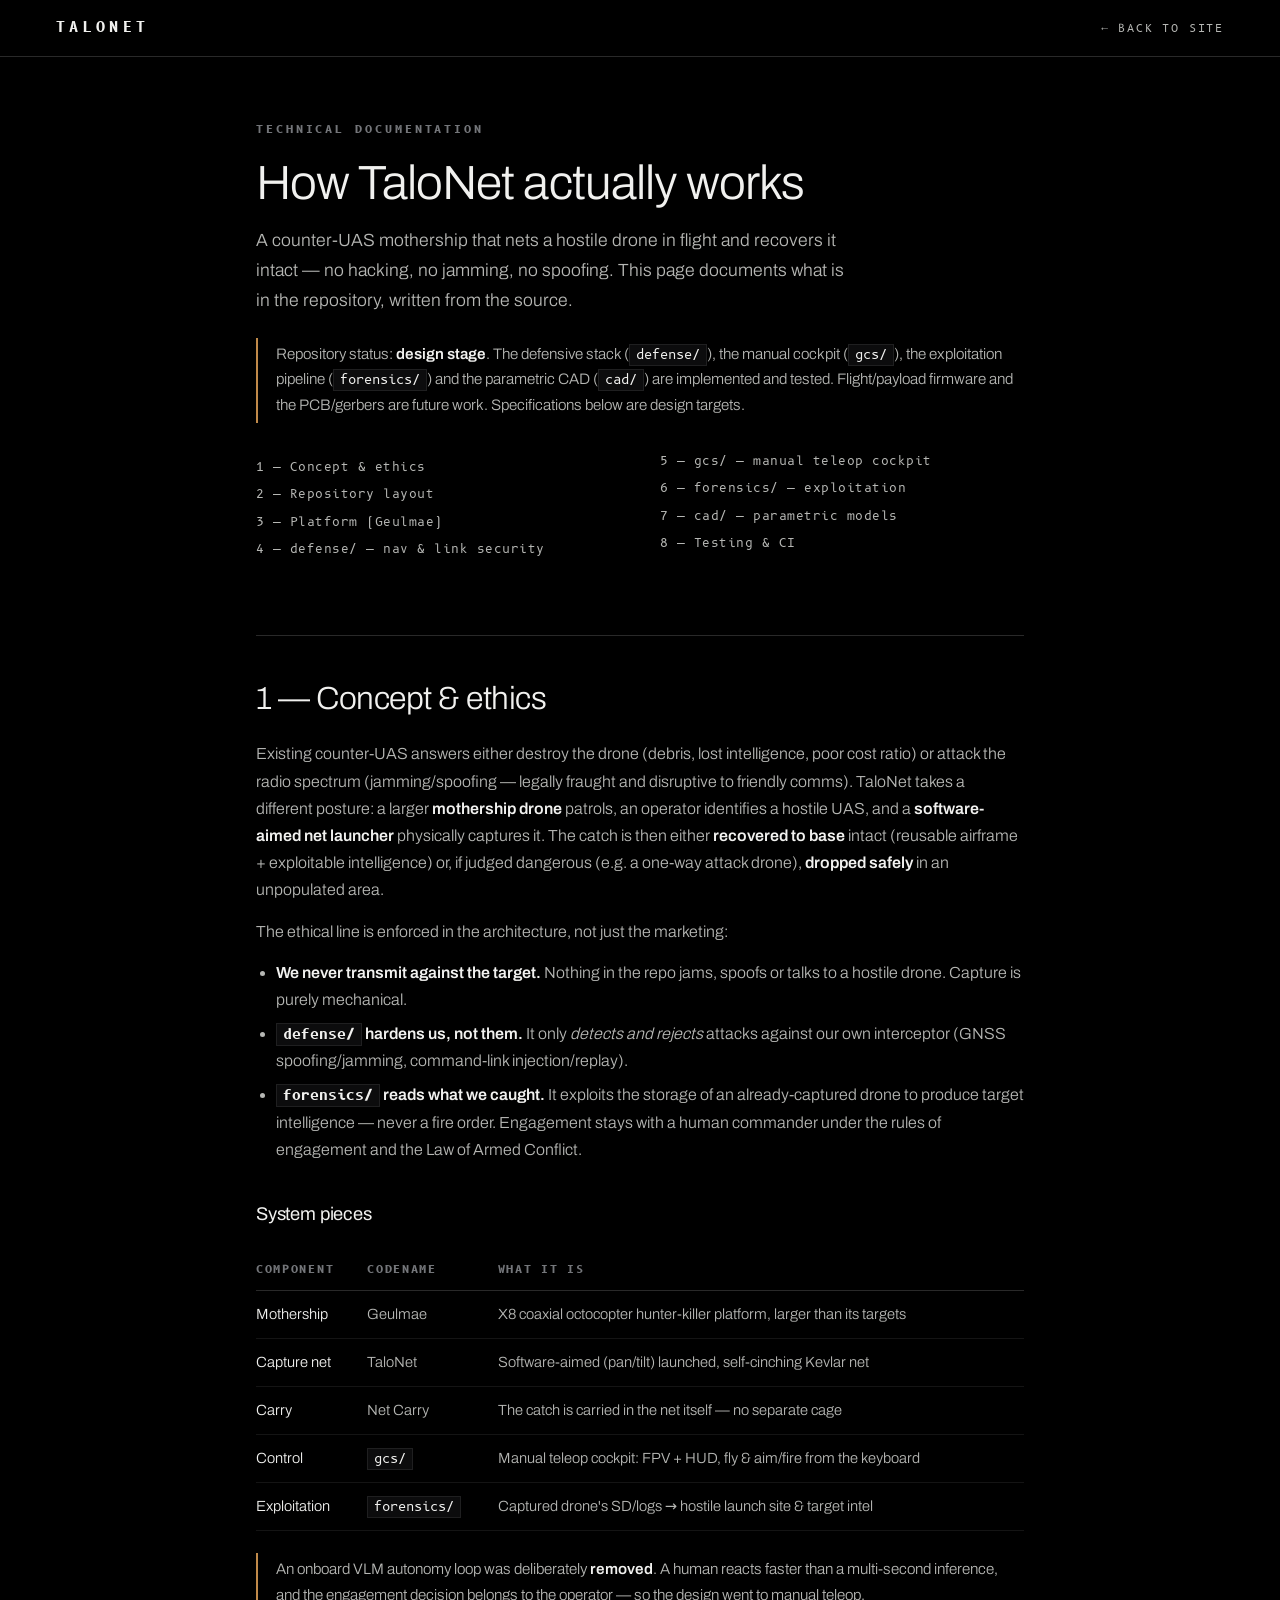
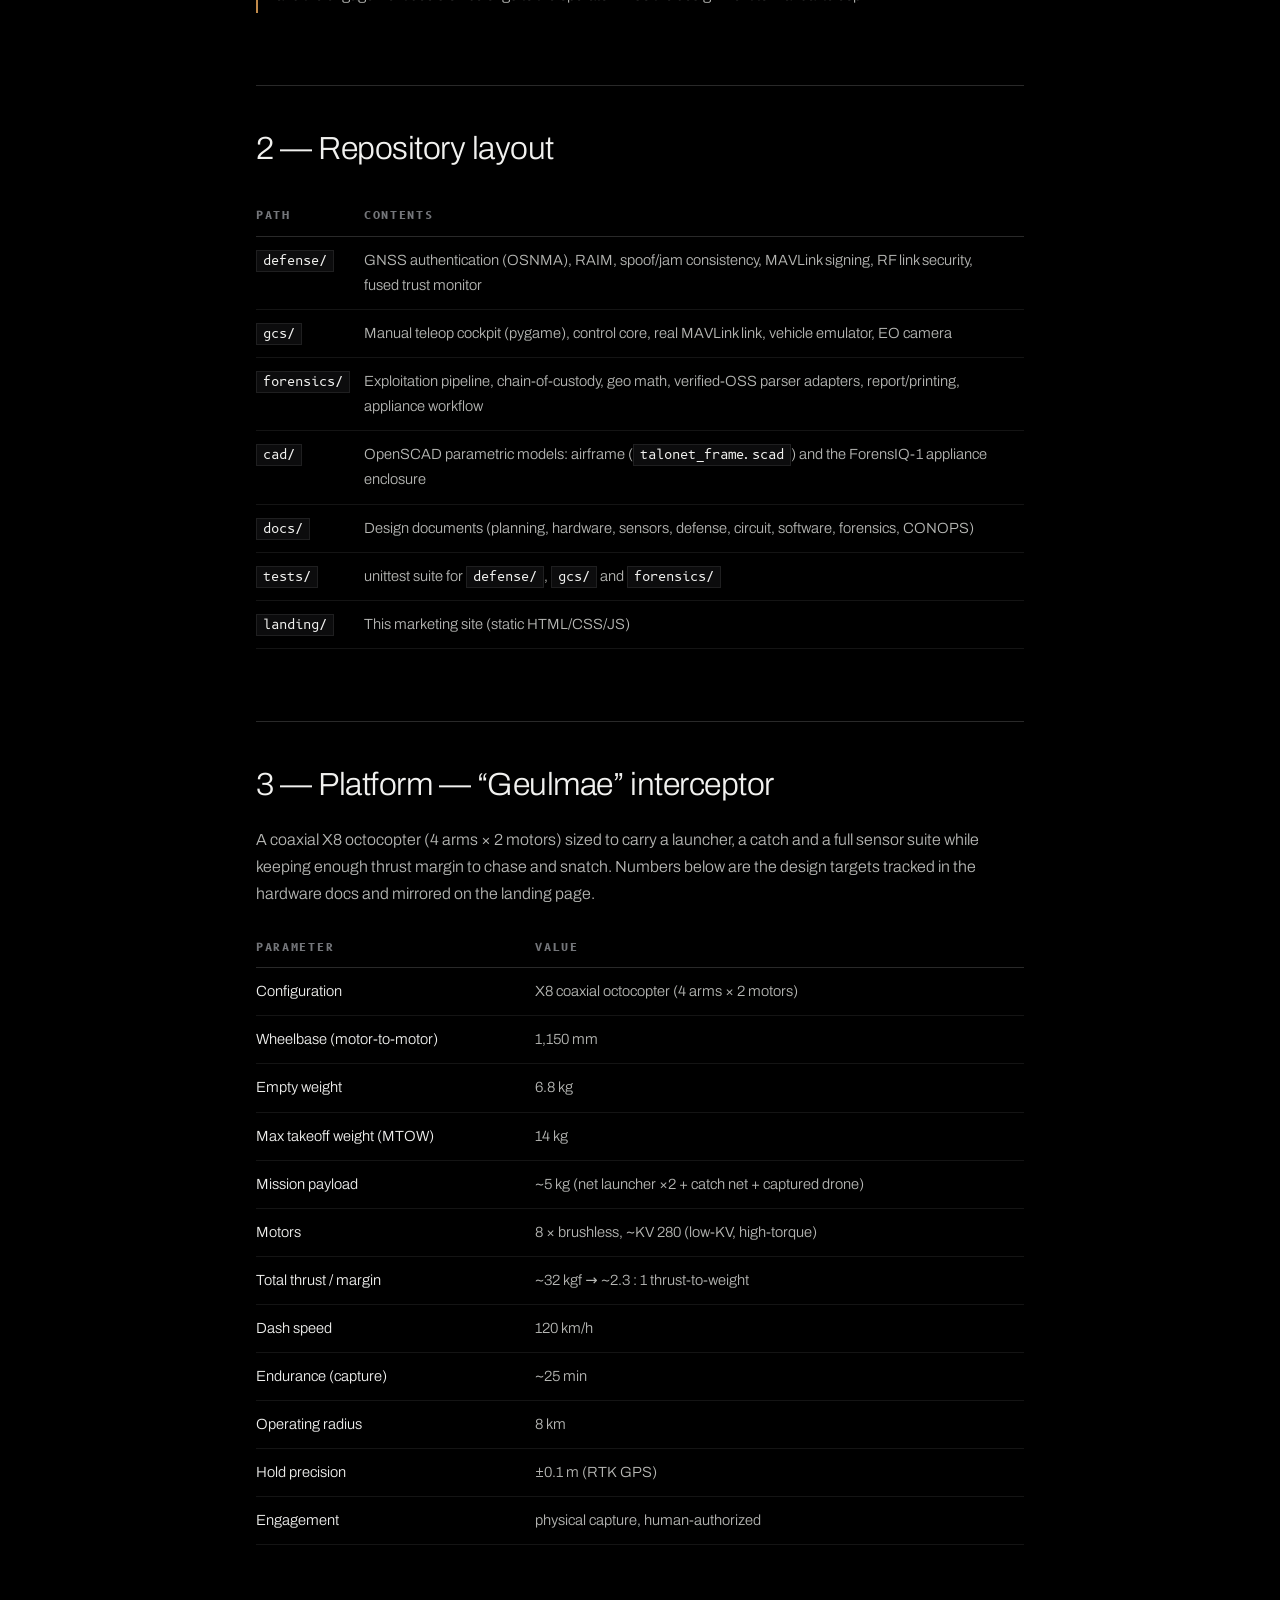
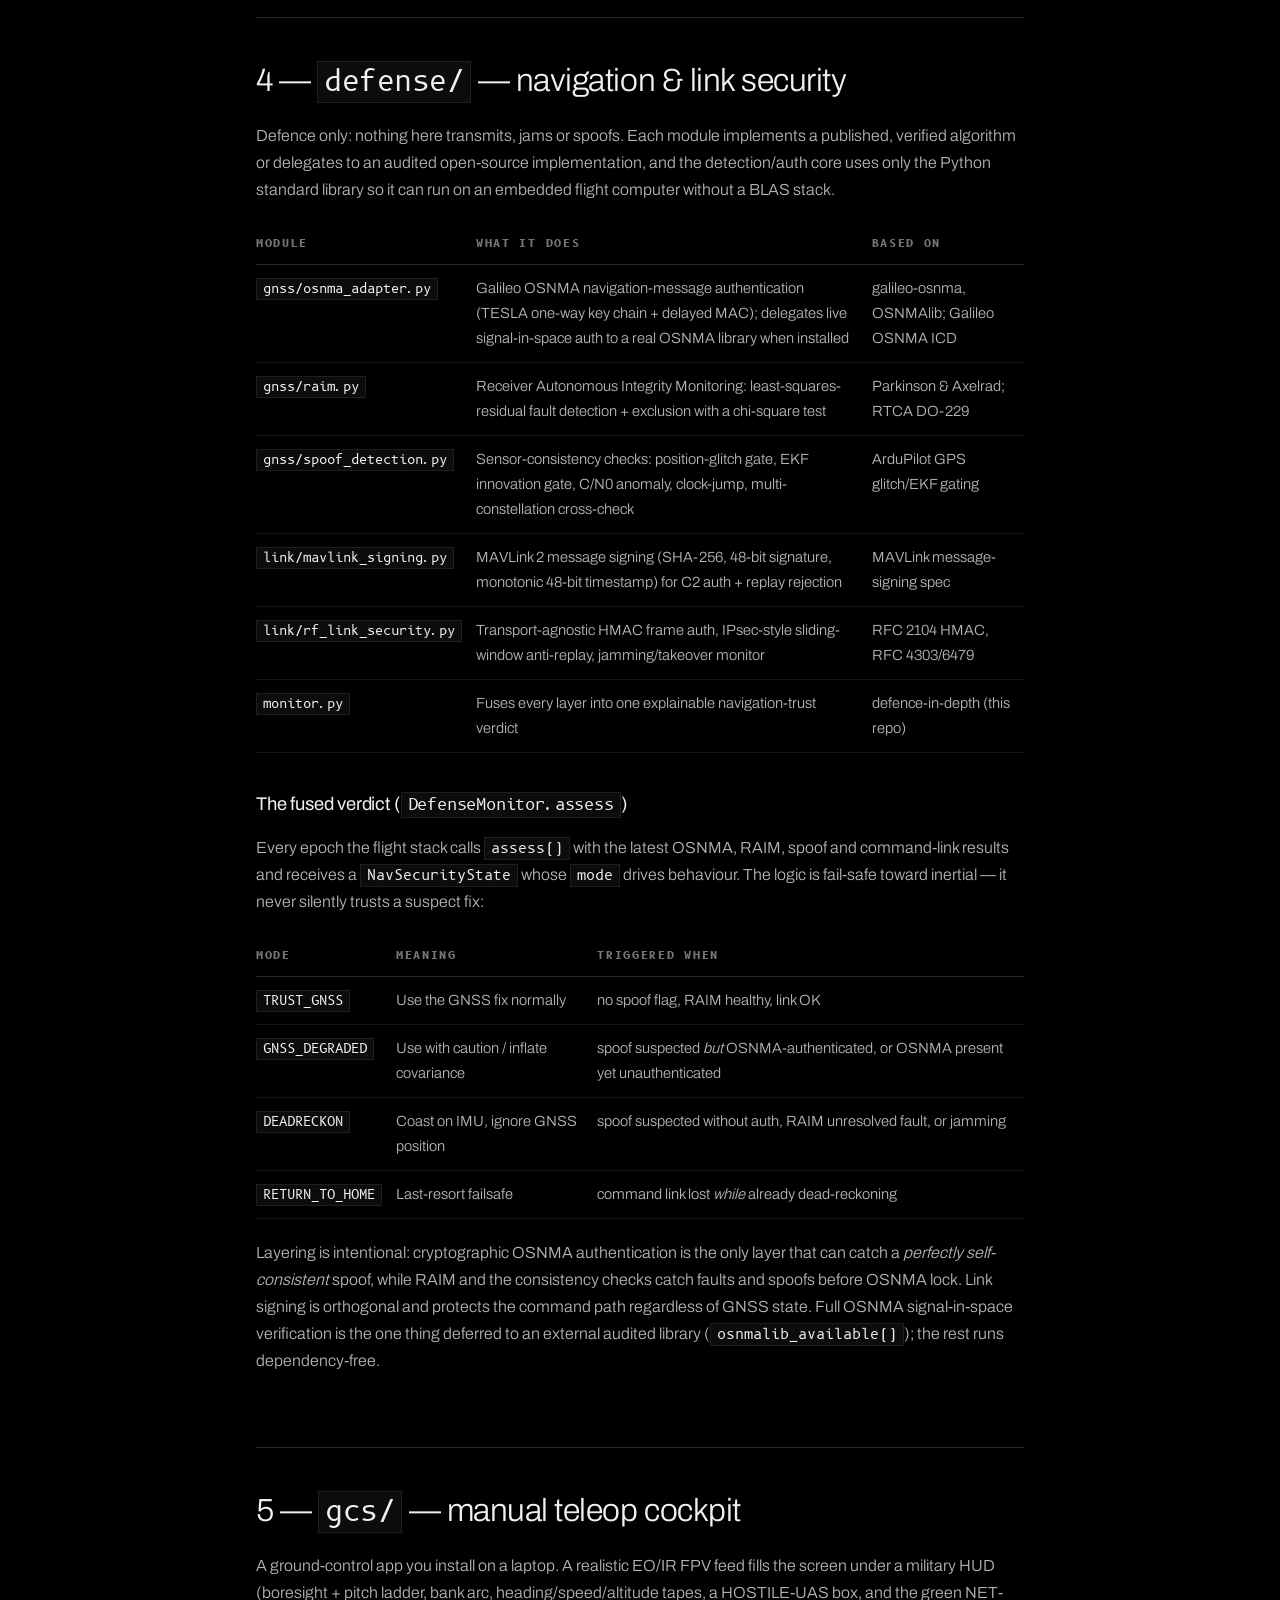
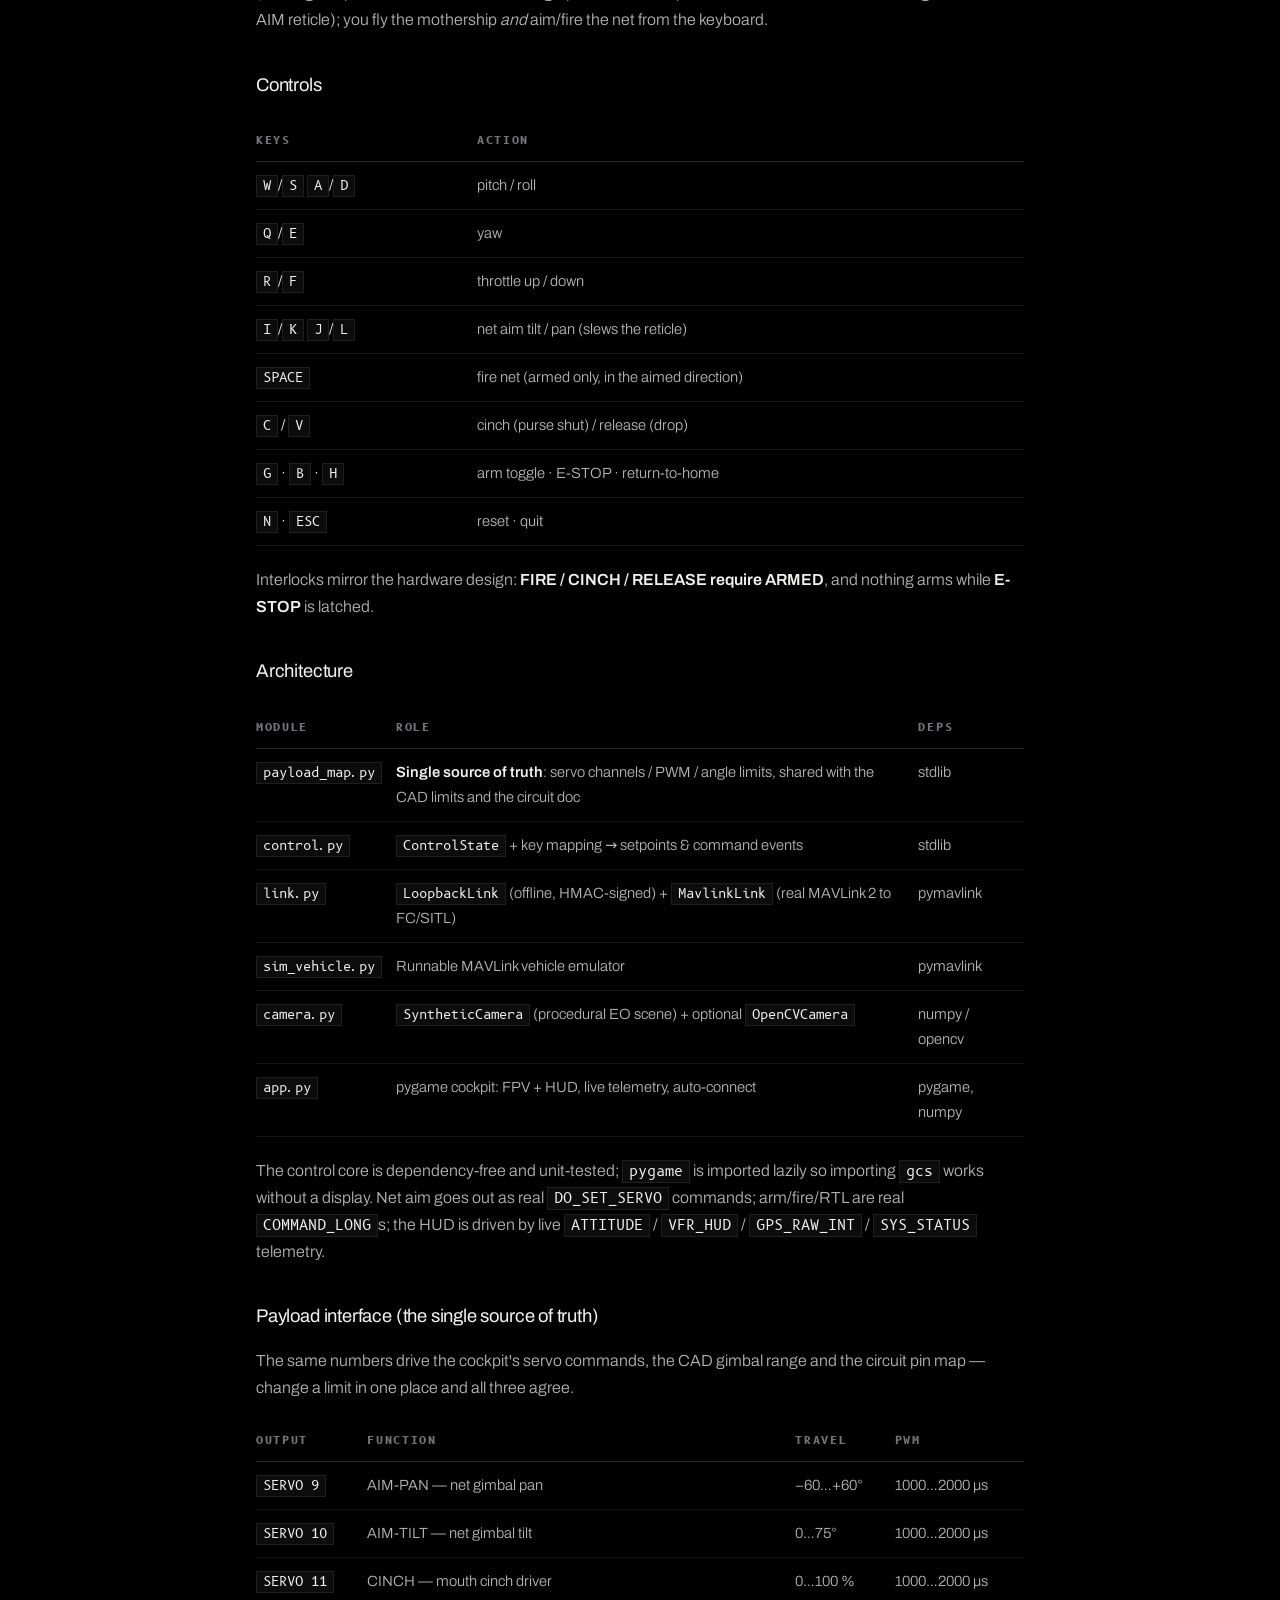
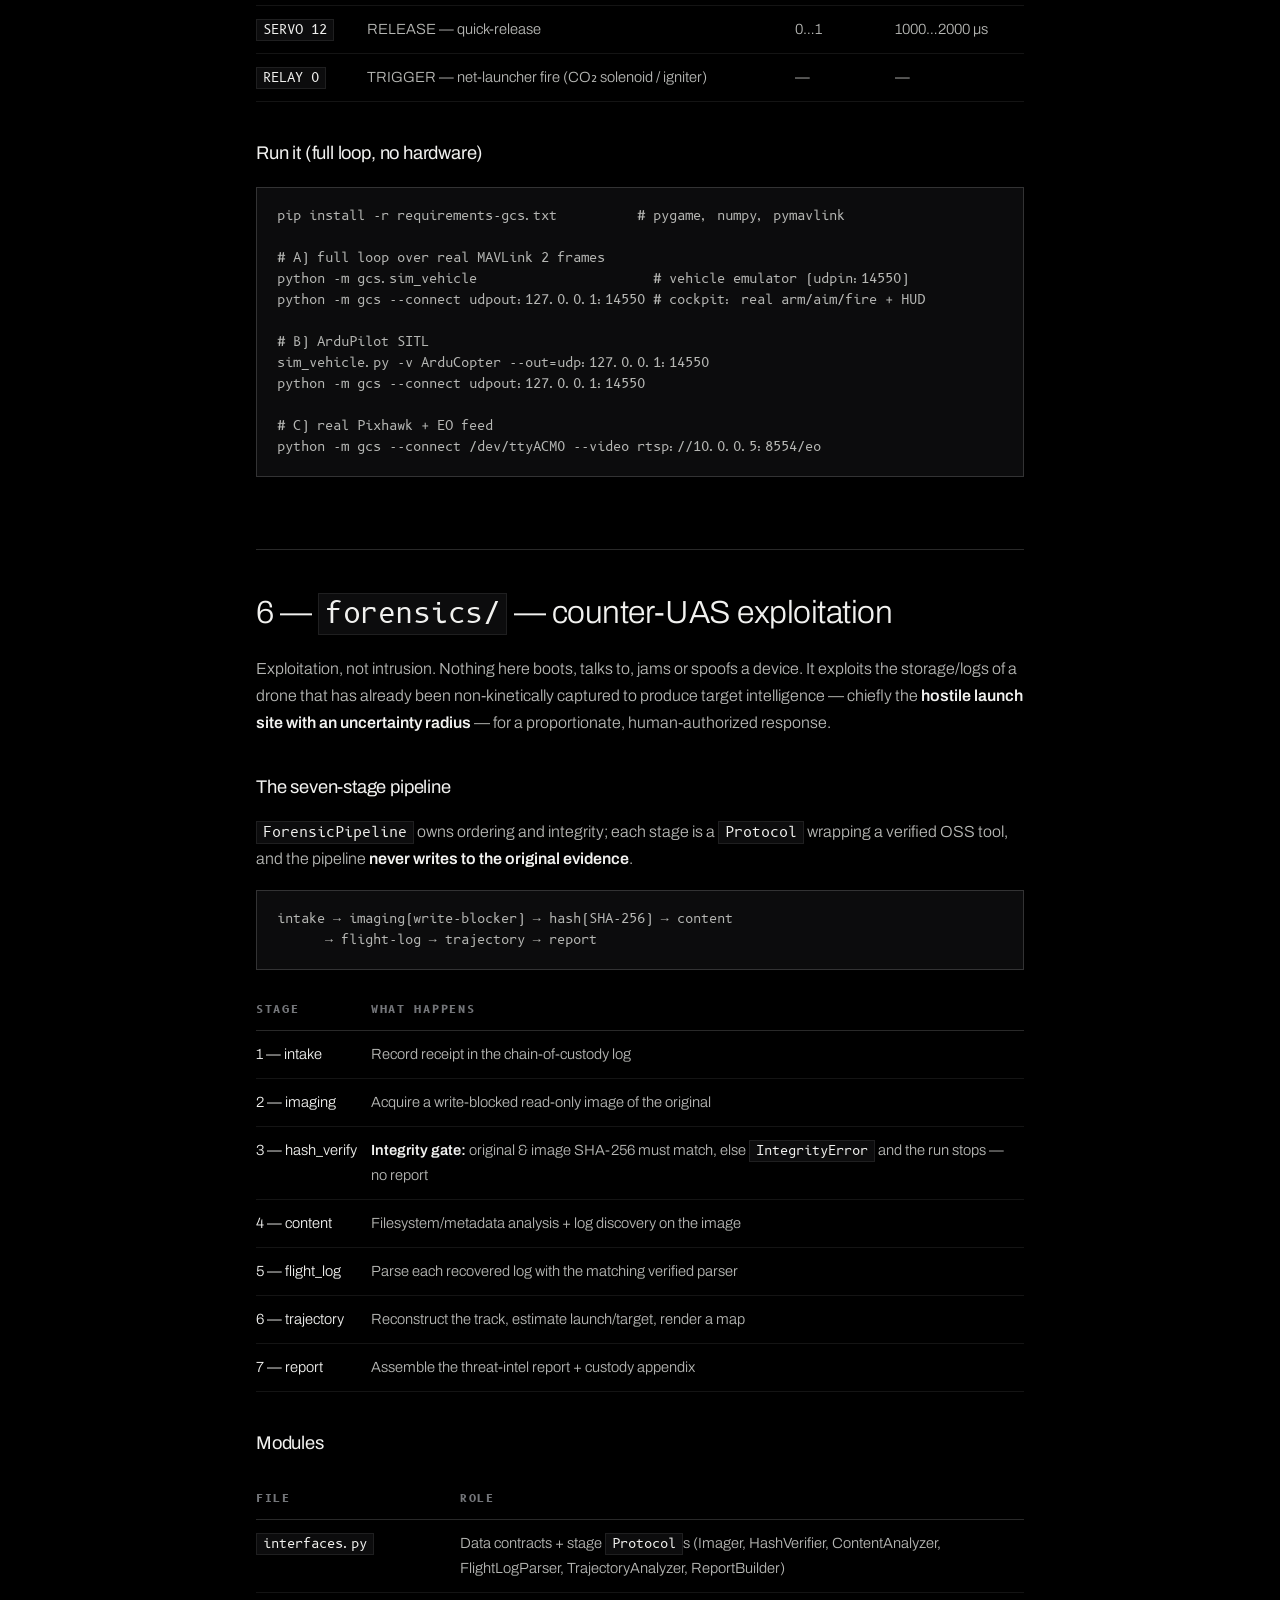
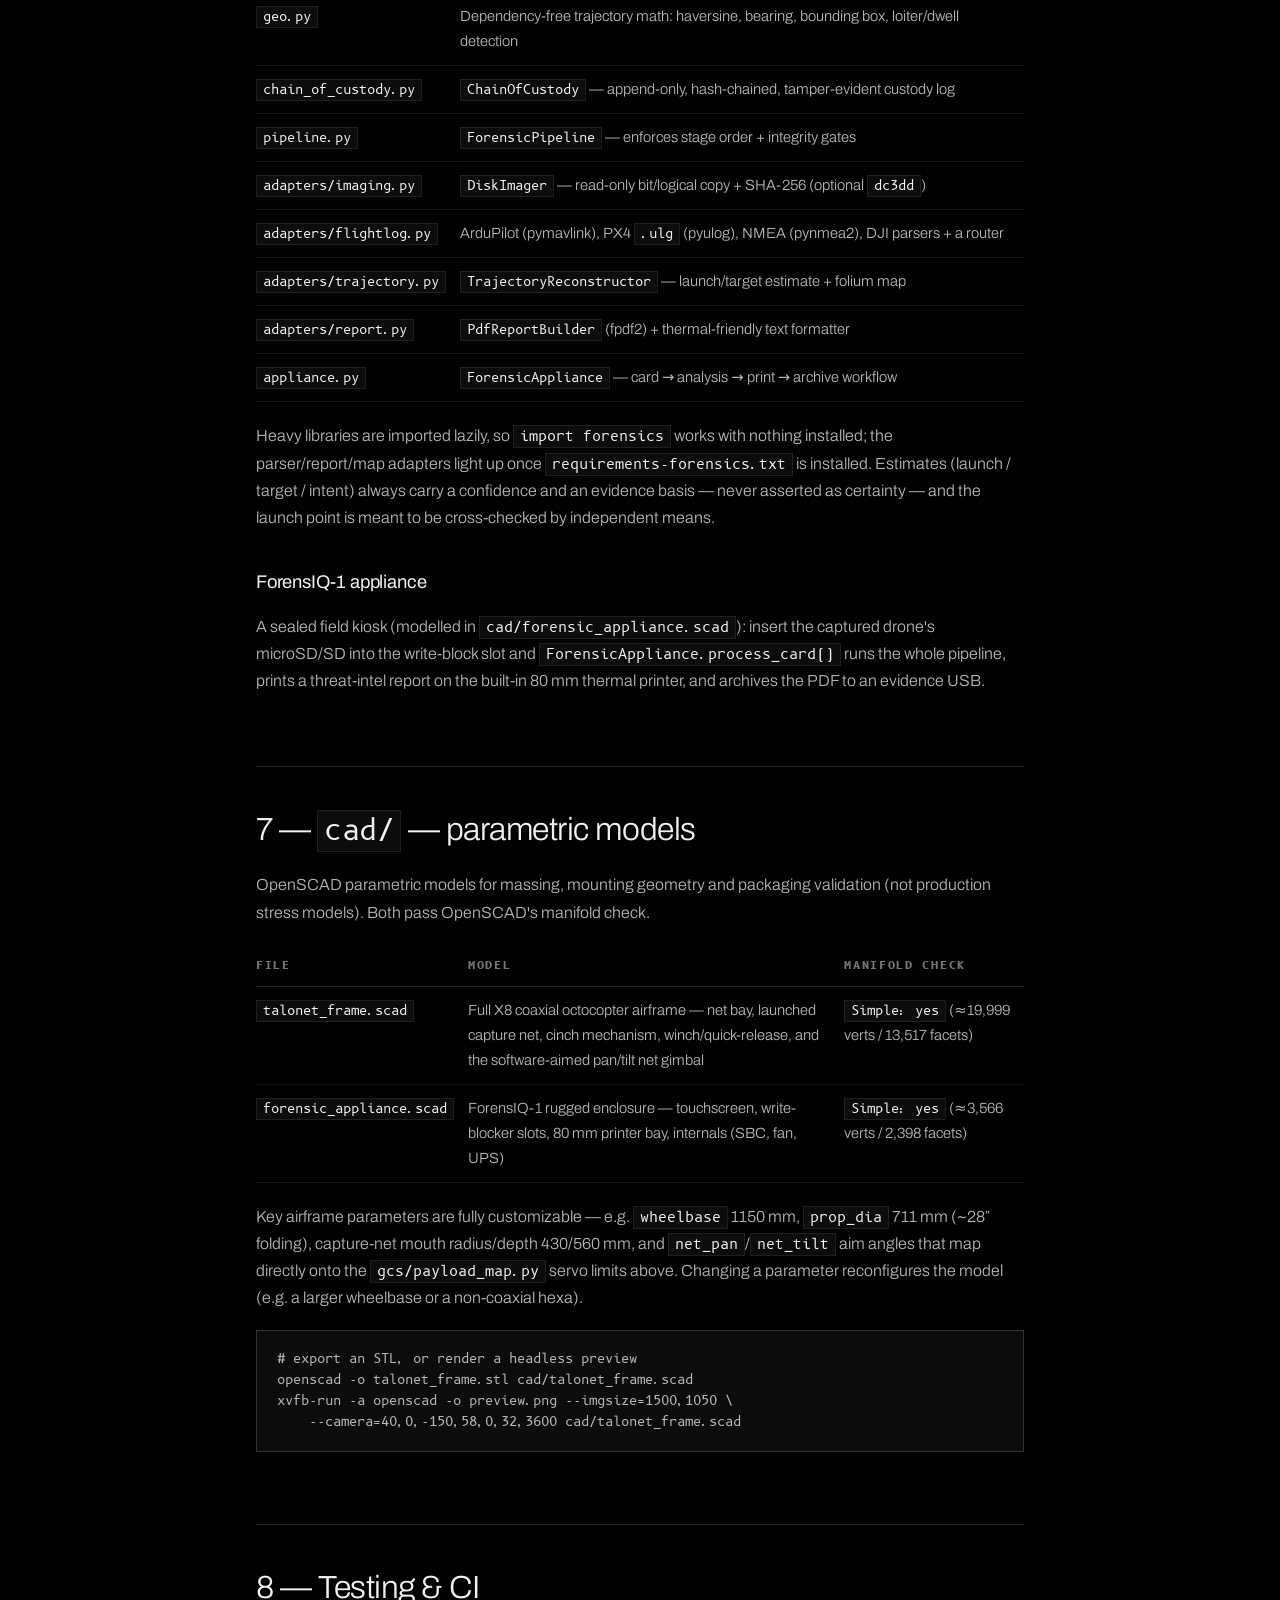
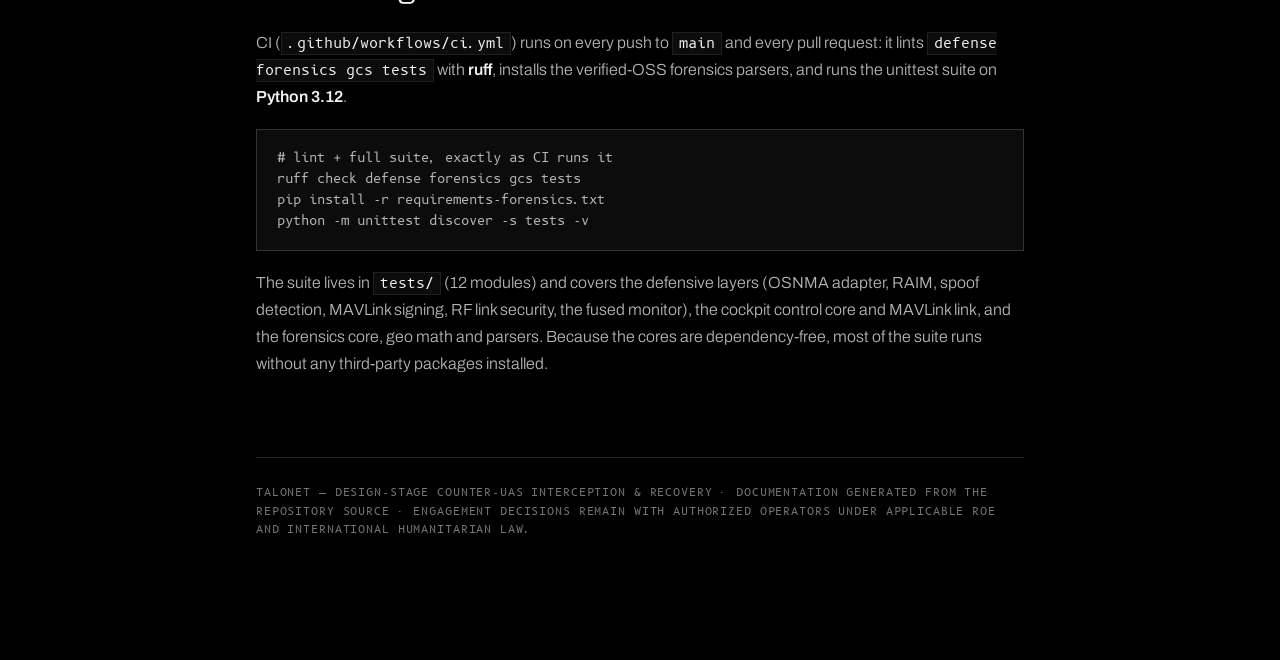
==== landing/docs.html @ a7b7b921 "landing: chromeless hero autoplay + minimal /docs page from source Co-Authored-By: flyjw12 <gkjuwon@" ====
<!doctype html>
<html lang="en">
<head>
  <meta charset="utf-8" />
  <meta name="viewport" content="width=device-width, initial-scale=1" />
  <title>TaloNet — Technical documentation</title>
  <meta name="description" content="TaloNet technical documentation: the Geulmae counter-UAS mothership, the defense/ navigation &amp; link-security stack, the gcs/ manual teleop cockpit, the forensics/ exploitation pipeline, and the cad/ parametric models — described from the source." />
  <meta name="theme-color" content="#000000" />
  <meta name="robots" content="index,follow" />
  <link rel="icon" href="data:image/svg+xml,%3Csvg xmlns='http://www.w3.org/2000/svg' viewBox='0 0 24 24'%3E%3Crect width='24' height='24' fill='%23000000'/%3E%3Cg fill='none' stroke='%23e9eaea' stroke-width='1.5'%3E%3Cpath d='M4 5h16M4 12h16M4 19h16M9 5v14M15 5v14'/%3E%3C/g%3E%3C/svg%3E" />
  <link rel="preload" href="assets/fonts/archivo-var.woff2" as="font" type="font/woff2" crossorigin />
  <link rel="stylesheet" href="docs.css" />
</head>
<body>

  <header class="bar">
    <a class="brand" href="index.html">TALONET</a>
    <a class="back" href="index.html">&#8592; Back to site</a>
  </header>

  <main class="wrap">
    <p class="eyebrow">Technical documentation</p>
    <h1>How TaloNet actually works</h1>
    <p class="subtitle">A counter-UAS mothership that nets a hostile drone in flight and recovers it intact — no hacking, no jamming, no spoofing. This page documents what is in the repository, written from the source.</p>

    <p class="note">Repository status: <strong>design stage</strong>. The defensive stack (<code>defense/</code>), the manual cockpit (<code>gcs/</code>), the exploitation pipeline (<code>forensics/</code>) and the parametric CAD (<code>cad/</code>) are implemented and tested. Flight/payload firmware and the PCB/gerbers are future work. Specifications below are design targets.</p>

    <ul class="toc">
      <li><a href="#concept">1 — Concept &amp; ethics</a></li>
      <li><a href="#layout">2 — Repository layout</a></li>
      <li><a href="#platform">3 — Platform (Geulmae)</a></li>
      <li><a href="#defense">4 — defense/ — nav &amp; link security</a></li>
      <li><a href="#gcs">5 — gcs/ — manual teleop cockpit</a></li>
      <li><a href="#forensics">6 — forensics/ — exploitation</a></li>
      <li><a href="#cad">7 — cad/ — parametric models</a></li>
      <li><a href="#testing">8 — Testing &amp; CI</a></li>
    </ul>

    <!-- 1 -->
    <h2 id="concept">1 — Concept &amp; ethics</h2>
    <p>Existing counter-UAS answers either destroy the drone (debris, lost intelligence, poor cost ratio) or attack the radio spectrum (jamming/spoofing — legally fraught and disruptive to friendly comms). TaloNet takes a different posture: a larger <strong>mothership drone</strong> patrols, an operator identifies a hostile UAS, and a <strong>software-aimed net launcher</strong> physically captures it. The catch is then either <strong>recovered to base</strong> intact (reusable airframe + exploitable intelligence) or, if judged dangerous (e.g. a one-way attack drone), <strong>dropped safely</strong> in an unpopulated area.</p>
    <p>The ethical line is enforced in the architecture, not just the marketing:</p>
    <ul>
      <li><strong>We never transmit against the target.</strong> Nothing in the repo jams, spoofs or talks to a hostile drone. Capture is purely mechanical.</li>
      <li><strong><code>defense/</code> hardens us, not them.</strong> It only <em>detects and rejects</em> attacks against our own interceptor (GNSS spoofing/jamming, command-link injection/replay).</li>
      <li><strong><code>forensics/</code> reads what we caught.</strong> It exploits the storage of an already-captured drone to produce target intelligence — never a fire order. Engagement stays with a human commander under the rules of engagement and the Law of Armed Conflict.</li>
    </ul>

    <h3>System pieces</h3>
    <table>
      <thead><tr><th>Component</th><th>Codename</th><th>What it is</th></tr></thead>
      <tbody>
        <tr><td>Mothership</td><td>Geulmae</td><td>X8 coaxial octocopter hunter-killer platform, larger than its targets</td></tr>
        <tr><td>Capture net</td><td>TaloNet</td><td>Software-aimed (pan/tilt) launched, self-cinching Kevlar net</td></tr>
        <tr><td>Carry</td><td>Net Carry</td><td>The catch is carried in the net itself — no separate cage</td></tr>
        <tr><td>Control</td><td><code>gcs/</code></td><td>Manual teleop cockpit: FPV + HUD, fly &amp; aim/fire from the keyboard</td></tr>
        <tr><td>Exploitation</td><td><code>forensics/</code></td><td>Captured drone's SD/logs &#8594; hostile launch site &amp; target intel</td></tr>
      </tbody>
    </table>
    <p class="note">An onboard VLM autonomy loop was deliberately <strong>removed</strong>. A human reacts faster than a multi-second inference, and the engagement decision belongs to the operator — so the design went to manual teleop.</p>

    <!-- 2 -->
    <h2 id="layout">2 — Repository layout</h2>
    <table>
      <thead><tr><th>Path</th><th>Contents</th></tr></thead>
      <tbody>
        <tr><td><code>defense/</code></td><td>GNSS authentication (OSNMA), RAIM, spoof/jam consistency, MAVLink signing, RF link security, fused trust monitor</td></tr>
        <tr><td><code>gcs/</code></td><td>Manual teleop cockpit (pygame), control core, real MAVLink link, vehicle emulator, EO camera</td></tr>
        <tr><td><code>forensics/</code></td><td>Exploitation pipeline, chain-of-custody, geo math, verified-OSS parser adapters, report/printing, appliance workflow</td></tr>
        <tr><td><code>cad/</code></td><td>OpenSCAD parametric models: airframe (<code>talonet_frame.scad</code>) and the ForensIQ-1 appliance enclosure</td></tr>
        <tr><td><code>docs/</code></td><td>Design documents (planning, hardware, sensors, defense, circuit, software, forensics, CONOPS)</td></tr>
        <tr><td><code>tests/</code></td><td>unittest suite for <code>defense/</code>, <code>gcs/</code> and <code>forensics/</code></td></tr>
        <tr><td><code>landing/</code></td><td>This marketing site (static HTML/CSS/JS)</td></tr>
      </tbody>
    </table>

    <!-- 3 -->
    <h2 id="platform">3 — Platform — &ldquo;Geulmae&rdquo; interceptor</h2>
    <p>A coaxial X8 octocopter (4 arms &times; 2 motors) sized to carry a launcher, a catch and a full sensor suite while keeping enough thrust margin to chase and snatch. Numbers below are the design targets tracked in the hardware docs and mirrored on the landing page.</p>
    <table>
      <thead><tr><th>Parameter</th><th>Value</th></tr></thead>
      <tbody>
        <tr><td>Configuration</td><td>X8 coaxial octocopter (4 arms &times; 2 motors)</td></tr>
        <tr><td>Wheelbase (motor-to-motor)</td><td>1,150 mm</td></tr>
        <tr><td>Empty weight</td><td>6.8 kg</td></tr>
        <tr><td>Max takeoff weight (MTOW)</td><td>14 kg</td></tr>
        <tr><td>Mission payload</td><td>~5 kg (net launcher &times;2 + catch net + captured drone)</td></tr>
        <tr><td>Motors</td><td>8 &times; brushless, ~KV 280 (low-KV, high-torque)</td></tr>
        <tr><td>Total thrust / margin</td><td>~32 kgf &#8594; ~2.3 : 1 thrust-to-weight</td></tr>
        <tr><td>Dash speed</td><td>120 km/h</td></tr>
        <tr><td>Endurance (capture)</td><td>~25 min</td></tr>
        <tr><td>Operating radius</td><td>8 km</td></tr>
        <tr><td>Hold precision</td><td>&#177;0.1 m (RTK GPS)</td></tr>
        <tr><td>Engagement</td><td>physical capture, human-authorized</td></tr>
      </tbody>
    </table>

    <!-- 4 -->
    <h2 id="defense">4 — <code>defense/</code> — navigation &amp; link security</h2>
    <p>Defence only: nothing here transmits, jams or spoofs. Each module implements a published, verified algorithm or delegates to an audited open-source implementation, and the detection/auth core uses only the Python standard library so it can run on an embedded flight computer without a BLAS stack.</p>
    <table>
      <thead><tr><th>Module</th><th>What it does</th><th>Based on</th></tr></thead>
      <tbody>
        <tr><td><code>gnss/osnma_adapter.py</code></td><td>Galileo OSNMA navigation-message authentication (TESLA one-way key chain + delayed MAC); delegates live signal-in-space auth to a real OSNMA library when installed</td><td>galileo-osnma, OSNMAlib; Galileo OSNMA ICD</td></tr>
        <tr><td><code>gnss/raim.py</code></td><td>Receiver Autonomous Integrity Monitoring: least-squares-residual fault detection + exclusion with a chi-square test</td><td>Parkinson &amp; Axelrad; RTCA DO-229</td></tr>
        <tr><td><code>gnss/spoof_detection.py</code></td><td>Sensor-consistency checks: position-glitch gate, EKF innovation gate, C/N0 anomaly, clock-jump, multi-constellation cross-check</td><td>ArduPilot GPS glitch/EKF gating</td></tr>
        <tr><td><code>link/mavlink_signing.py</code></td><td>MAVLink 2 message signing (SHA-256, 48-bit signature, monotonic 48-bit timestamp) for C2 auth + replay rejection</td><td>MAVLink message-signing spec</td></tr>
        <tr><td><code>link/rf_link_security.py</code></td><td>Transport-agnostic HMAC frame auth, IPsec-style sliding-window anti-replay, jamming/takeover monitor</td><td>RFC 2104 HMAC, RFC 4303/6479</td></tr>
        <tr><td><code>monitor.py</code></td><td>Fuses every layer into one explainable navigation-trust verdict</td><td>defence-in-depth (this repo)</td></tr>
      </tbody>
    </table>

    <h3>The fused verdict (<code>DefenseMonitor.assess</code>)</h3>
    <p>Every epoch the flight stack calls <code>assess()</code> with the latest OSNMA, RAIM, spoof and command-link results and receives a <code>NavSecurityState</code> whose <code>mode</code> drives behaviour. The logic is fail-safe toward inertial — it never silently trusts a suspect fix:</p>
    <table>
      <thead><tr><th>Mode</th><th>Meaning</th><th>Triggered when</th></tr></thead>
      <tbody>
        <tr><td><code>TRUST_GNSS</code></td><td>Use the GNSS fix normally</td><td>no spoof flag, RAIM healthy, link OK</td></tr>
        <tr><td><code>GNSS_DEGRADED</code></td><td>Use with caution / inflate covariance</td><td>spoof suspected <em>but</em> OSNMA-authenticated, or OSNMA present yet unauthenticated</td></tr>
        <tr><td><code>DEADRECKON</code></td><td>Coast on IMU, ignore GNSS position</td><td>spoof suspected without auth, RAIM unresolved fault, or jamming</td></tr>
        <tr><td><code>RETURN_TO_HOME</code></td><td>Last-resort failsafe</td><td>command link lost <em>while</em> already dead-reckoning</td></tr>
      </tbody>
    </table>
    <p>Layering is intentional: cryptographic OSNMA authentication is the only layer that can catch a <em>perfectly self-consistent</em> spoof, while RAIM and the consistency checks catch faults and spoofs before OSNMA lock. Link signing is orthogonal and protects the command path regardless of GNSS state. Full OSNMA signal-in-space verification is the one thing deferred to an external audited library (<code>osnmalib_available()</code>); the rest runs dependency-free.</p>

    <!-- 5 -->
    <h2 id="gcs">5 — <code>gcs/</code> — manual teleop cockpit</h2>
    <p>A ground-control app you install on a laptop. A realistic EO/IR FPV feed fills the screen under a military HUD (boresight + pitch ladder, bank arc, heading/speed/altitude tapes, a HOSTILE-UAS box, and the green NET-AIM reticle); you fly the mothership <em>and</em> aim/fire the net from the keyboard.</p>

    <h3>Controls</h3>
    <table>
      <thead><tr><th>Keys</th><th>Action</th></tr></thead>
      <tbody>
        <tr><td><code>W</code>/<code>S</code> <code>A</code>/<code>D</code></td><td>pitch / roll</td></tr>
        <tr><td><code>Q</code>/<code>E</code></td><td>yaw</td></tr>
        <tr><td><code>R</code>/<code>F</code></td><td>throttle up / down</td></tr>
        <tr><td><code>I</code>/<code>K</code> <code>J</code>/<code>L</code></td><td>net aim tilt / pan (slews the reticle)</td></tr>
        <tr><td><code>SPACE</code></td><td>fire net (armed only, in the aimed direction)</td></tr>
        <tr><td><code>C</code> / <code>V</code></td><td>cinch (purse shut) / release (drop)</td></tr>
        <tr><td><code>G</code> · <code>B</code> · <code>H</code></td><td>arm toggle · E-STOP · return-to-home</td></tr>
        <tr><td><code>N</code> · <code>ESC</code></td><td>reset · quit</td></tr>
      </tbody>
    </table>
    <p>Interlocks mirror the hardware design: <strong>FIRE / CINCH / RELEASE require ARMED</strong>, and nothing arms while <strong>E-STOP</strong> is latched.</p>

    <h3>Architecture</h3>
    <table>
      <thead><tr><th>Module</th><th>Role</th><th>Deps</th></tr></thead>
      <tbody>
        <tr><td><code>payload_map.py</code></td><td><strong>Single source of truth</strong>: servo channels / PWM / angle limits, shared with the CAD limits and the circuit doc</td><td>stdlib</td></tr>
        <tr><td><code>control.py</code></td><td><code>ControlState</code> + key mapping &#8594; setpoints &amp; command events</td><td>stdlib</td></tr>
        <tr><td><code>link.py</code></td><td><code>LoopbackLink</code> (offline, HMAC-signed) + <code>MavlinkLink</code> (real MAVLink 2 to FC/SITL)</td><td>pymavlink</td></tr>
        <tr><td><code>sim_vehicle.py</code></td><td>Runnable MAVLink vehicle emulator</td><td>pymavlink</td></tr>
        <tr><td><code>camera.py</code></td><td><code>SyntheticCamera</code> (procedural EO scene) + optional <code>OpenCVCamera</code></td><td>numpy / opencv</td></tr>
        <tr><td><code>app.py</code></td><td>pygame cockpit: FPV + HUD, live telemetry, auto-connect</td><td>pygame, numpy</td></tr>
      </tbody>
    </table>
    <p>The control core is dependency-free and unit-tested; <code>pygame</code> is imported lazily so importing <code>gcs</code> works without a display. Net aim goes out as real <code>DO_SET_SERVO</code> commands; arm/fire/RTL are real <code>COMMAND_LONG</code>s; the HUD is driven by live <code>ATTITUDE</code> / <code>VFR_HUD</code> / <code>GPS_RAW_INT</code> / <code>SYS_STATUS</code> telemetry.</p>

    <h3>Payload interface (the single source of truth)</h3>
    <p>The same numbers drive the cockpit's servo commands, the CAD gimbal range and the circuit pin map — change a limit in one place and all three agree.</p>
    <table>
      <thead><tr><th>Output</th><th>Function</th><th>Travel</th><th>PWM</th></tr></thead>
      <tbody>
        <tr><td><code>SERVO 9</code></td><td>AIM-PAN — net gimbal pan</td><td>&#8722;60&#8230;+60&deg;</td><td>1000&#8230;2000 &micro;s</td></tr>
        <tr><td><code>SERVO 10</code></td><td>AIM-TILT — net gimbal tilt</td><td>0&#8230;75&deg;</td><td>1000&#8230;2000 &micro;s</td></tr>
        <tr><td><code>SERVO 11</code></td><td>CINCH — mouth cinch driver</td><td>0&#8230;100 %</td><td>1000&#8230;2000 &micro;s</td></tr>
        <tr><td><code>SERVO 12</code></td><td>RELEASE — quick-release</td><td>0&#8230;1</td><td>1000&#8230;2000 &micro;s</td></tr>
        <tr><td><code>RELAY 0</code></td><td>TRIGGER — net-launcher fire (CO&#8322; solenoid / igniter)</td><td>&mdash;</td><td>&mdash;</td></tr>
      </tbody>
    </table>

    <h3>Run it (full loop, no hardware)</h3>
    <pre><code>pip install -r requirements-gcs.txt          # pygame, numpy, pymavlink

# A) full loop over real MAVLink 2 frames
python -m gcs.sim_vehicle                      # vehicle emulator (udpin:14550)
python -m gcs --connect udpout:127.0.0.1:14550 # cockpit: real arm/aim/fire + HUD

# B) ArduPilot SITL
sim_vehicle.py -v ArduCopter --out=udp:127.0.0.1:14550
python -m gcs --connect udpout:127.0.0.1:14550

# C) real Pixhawk + EO feed
python -m gcs --connect /dev/ttyACM0 --video rtsp://10.0.0.5:8554/eo</code></pre>

    <!-- 6 -->
    <h2 id="forensics">6 — <code>forensics/</code> — counter-UAS exploitation</h2>
    <p>Exploitation, not intrusion. Nothing here boots, talks to, jams or spoofs a device. It exploits the storage/logs of a drone that has already been non-kinetically captured to produce target intelligence — chiefly the <strong>hostile launch site with an uncertainty radius</strong> — for a proportionate, human-authorized response.</p>

    <h3>The seven-stage pipeline</h3>
    <p><code>ForensicPipeline</code> owns ordering and integrity; each stage is a <code>Protocol</code> wrapping a verified OSS tool, and the pipeline <strong>never writes to the original evidence</strong>.</p>
    <pre><code>intake &#8594; imaging(write-blocker) &#8594; hash(SHA-256) &#8594; content
      &#8594; flight-log &#8594; trajectory &#8594; report</code></pre>
    <table>
      <thead><tr><th>Stage</th><th>What happens</th></tr></thead>
      <tbody>
        <tr><td>1 — intake</td><td>Record receipt in the chain-of-custody log</td></tr>
        <tr><td>2 — imaging</td><td>Acquire a write-blocked read-only image of the original</td></tr>
        <tr><td>3 — hash_verify</td><td><strong>Integrity gate:</strong> original &amp; image SHA-256 must match, else <code>IntegrityError</code> and the run stops — no report</td></tr>
        <tr><td>4 — content</td><td>Filesystem/metadata analysis + log discovery on the image</td></tr>
        <tr><td>5 — flight_log</td><td>Parse each recovered log with the matching verified parser</td></tr>
        <tr><td>6 — trajectory</td><td>Reconstruct the track, estimate launch/target, render a map</td></tr>
        <tr><td>7 — report</td><td>Assemble the threat-intel report + custody appendix</td></tr>
      </tbody>
    </table>

    <h3>Modules</h3>
    <table>
      <thead><tr><th>File</th><th>Role</th></tr></thead>
      <tbody>
        <tr><td><code>interfaces.py</code></td><td>Data contracts + stage <code>Protocol</code>s (Imager, HashVerifier, ContentAnalyzer, FlightLogParser, TrajectoryAnalyzer, ReportBuilder)</td></tr>
        <tr><td><code>geo.py</code></td><td>Dependency-free trajectory math: haversine, bearing, bounding box, loiter/dwell detection</td></tr>
        <tr><td><code>chain_of_custody.py</code></td><td><code>ChainOfCustody</code> — append-only, hash-chained, tamper-evident custody log</td></tr>
        <tr><td><code>pipeline.py</code></td><td><code>ForensicPipeline</code> — enforces stage order + integrity gates</td></tr>
        <tr><td><code>adapters/imaging.py</code></td><td><code>DiskImager</code> — read-only bit/logical copy + SHA-256 (optional <code>dc3dd</code>)</td></tr>
        <tr><td><code>adapters/flightlog.py</code></td><td>ArduPilot (pymavlink), PX4 <code>.ulg</code> (pyulog), NMEA (pynmea2), DJI parsers + a router</td></tr>
        <tr><td><code>adapters/trajectory.py</code></td><td><code>TrajectoryReconstructor</code> — launch/target estimate + folium map</td></tr>
        <tr><td><code>adapters/report.py</code></td><td><code>PdfReportBuilder</code> (fpdf2) + thermal-friendly text formatter</td></tr>
        <tr><td><code>appliance.py</code></td><td><code>ForensicAppliance</code> — card &#8594; analysis &#8594; print &#8594; archive workflow</td></tr>
      </tbody>
    </table>
    <p>Heavy libraries are imported lazily, so <code>import forensics</code> works with nothing installed; the parser/report/map adapters light up once <code>requirements-forensics.txt</code> is installed. Estimates (launch / target / intent) always carry a confidence and an evidence basis — never asserted as certainty — and the launch point is meant to be cross-checked by independent means.</p>

    <h3>ForensIQ-1 appliance</h3>
    <p>A sealed field kiosk (modelled in <code>cad/forensic_appliance.scad</code>): insert the captured drone's microSD/SD into the write-block slot and <code>ForensicAppliance.process_card()</code> runs the whole pipeline, prints a threat-intel report on the built-in 80 mm thermal printer, and archives the PDF to an evidence USB.</p>

    <!-- 7 -->
    <h2 id="cad">7 — <code>cad/</code> — parametric models</h2>
    <p>OpenSCAD parametric models for massing, mounting geometry and packaging validation (not production stress models). Both pass OpenSCAD's manifold check.</p>
    <table>
      <thead><tr><th>File</th><th>Model</th><th>Manifold check</th></tr></thead>
      <tbody>
        <tr><td><code>talonet_frame.scad</code></td><td>Full X8 coaxial octocopter airframe — net bay, launched capture net, cinch mechanism, winch/quick-release, and the software-aimed pan/tilt net gimbal</td><td><code>Simple: yes</code> (&approx;19,999 verts / 13,517 facets)</td></tr>
        <tr><td><code>forensic_appliance.scad</code></td><td>ForensIQ-1 rugged enclosure — touchscreen, write-blocker slots, 80 mm printer bay, internals (SBC, fan, UPS)</td><td><code>Simple: yes</code> (&approx;3,566 verts / 2,398 facets)</td></tr>
      </tbody>
    </table>
    <p>Key airframe parameters are fully customizable — e.g. <code>wheelbase</code> 1150 mm, <code>prop_dia</code> 711 mm (~28″ folding), capture-net mouth radius/depth 430/560 mm, and <code>net_pan</code>/<code>net_tilt</code> aim angles that map directly onto the <code>gcs/payload_map.py</code> servo limits above. Changing a parameter reconfigures the model (e.g. a larger wheelbase or a non-coaxial hexa).</p>
    <pre><code># export an STL, or render a headless preview
openscad -o talonet_frame.stl cad/talonet_frame.scad
xvfb-run -a openscad -o preview.png --imgsize=1500,1050 \
    --camera=40,0,-150,58,0,32,3600 cad/talonet_frame.scad</code></pre>

    <!-- 8 -->
    <h2 id="testing">8 — Testing &amp; CI</h2>
    <p>CI (<code>.github/workflows/ci.yml</code>) runs on every push to <code>main</code> and every pull request: it lints <code>defense forensics gcs tests</code> with <strong>ruff</strong>, installs the verified-OSS forensics parsers, and runs the unittest suite on <strong>Python 3.12</strong>.</p>
    <pre><code># lint + full suite, exactly as CI runs it
ruff check defense forensics gcs tests
pip install -r requirements-forensics.txt
python -m unittest discover -s tests -v</code></pre>
    <p>The suite lives in <code>tests/</code> (12 modules) and covers the defensive layers (OSNMA adapter, RAIM, spoof detection, MAVLink signing, RF link security, the fused monitor), the cockpit control core and MAVLink link, and the forensics core, geo math and parsers. Because the cores are dependency-free, most of the suite runs without any third-party packages installed.</p>

    <div class="foot">
      TaloNet — design-stage counter-UAS interception &amp; recovery · documentation generated from the repository source · engagement decisions remain with authorized operators under applicable ROE and international humanitarian law.
    </div>
  </main>

</body>
</html>
---- landing/docs.css ----
/* TaloNet docs — deliberately minimal. Reuses the site's fonts + palette,
   but no cinematic media: a plain, readable single-column technical document. */

@font-face {
  font-family: "Archivo";
  src: url("assets/fonts/archivo-var.woff2") format("woff2-variations"),
       url("assets/fonts/archivo-var.woff2") format("woff2");
  font-weight: 100 900; font-stretch: 62% 125%; font-style: normal; font-display: swap;
}
@font-face {
  font-family: "B612 Mono";
  src: url("assets/fonts/b612mono-400.woff2") format("woff2");
  font-weight: 400; font-style: normal; font-display: swap;
}
@font-face {
  font-family: "B612 Mono";
  src: url("assets/fonts/b612mono-700.woff2") format("woff2");
  font-weight: 700; font-style: normal; font-display: swap;
}

:root {
  --sans: "Archivo", system-ui, -apple-system, "Segoe UI", Roboto, sans-serif;
  --mono: "B612 Mono", ui-monospace, "SFMono-Regular", Menlo, monospace;
  --ink: #000000;
  --fg: #f1f1ef;
  --fg-dim: #b6b7b4;
  --fg-mute: #74767a;
  --line: rgba(255, 255, 255, 0.16);
  --line-soft: rgba(255, 255, 255, 0.08);
  --panel: #0c0c0d;
  --accent: #c08a4a;
  --pad: clamp(20px, 5vw, 56px);
}

* { box-sizing: border-box; }
html { scroll-behavior: smooth; }
@media (prefers-reduced-motion: reduce) { html { scroll-behavior: auto; } }

body {
  margin: 0;
  background: var(--ink);
  color: var(--fg);
  font-family: var(--sans);
  font-weight: 300;
  font-size: 16px;
  line-height: 1.7;
  -webkit-font-smoothing: antialiased;
  text-rendering: optimizeLegibility;
}

a { color: inherit; text-decoration: none; }
a.link { color: var(--fg); border-bottom: 1px solid var(--fg-mute); }
a.link:hover { border-bottom-color: var(--fg); }

/* top bar */
.bar {
  position: sticky; top: 0; z-index: 10;
  display: flex; align-items: center; justify-content: space-between; gap: 16px;
  padding: 16px var(--pad);
  background: rgba(0,0,0,0.82); backdrop-filter: blur(10px);
  border-bottom: 1px solid var(--line);
}
.bar a.brand { font-family: var(--mono); font-weight: 700; letter-spacing: 0.3em; font-size: 0.9rem; }
.bar .back {
  font-family: var(--mono); font-size: 0.7rem; letter-spacing: 0.16em;
  text-transform: uppercase; color: var(--fg-dim);
}
.bar .back:hover { color: var(--fg); }

/* layout */
.wrap { max-width: 880px; margin: 0 auto; padding: clamp(40px, 7vh, 88px) var(--pad) 120px; }

.eyebrow {
  font-family: var(--mono); font-size: 0.7rem; font-weight: 700;
  letter-spacing: 0.26em; text-transform: uppercase; color: var(--fg-mute);
  margin: 0 0 18px;
}
h1 {
  font-weight: 300; font-size: clamp(2rem, 5vw, 3rem); line-height: 1.05;
  letter-spacing: -0.02em; margin: 0 0 18px;
}
.subtitle { color: var(--fg-dim); font-size: 1.1rem; max-width: 60ch; margin: 0 0 8px; }

h2 {
  font-weight: 300; font-size: clamp(1.5rem, 3vw, 2rem); letter-spacing: -0.015em;
  margin: clamp(56px, 8vh, 92px) 0 6px; padding-top: clamp(28px, 4vh, 44px);
  border-top: 1px solid var(--line);
}
h3 {
  font-weight: 400; font-size: 1.15rem; letter-spacing: -0.01em;
  margin: 36px 0 8px;
}
p { margin: 14px 0; color: var(--fg-dim); }
p strong, li strong, td strong { color: var(--fg); font-weight: 600; }

ul, ol { color: var(--fg-dim); padding-left: 1.25em; margin: 14px 0; }
li { margin: 7px 0; }

/* mono inline + code blocks */
code {
  font-family: var(--mono); font-size: 0.86em; color: var(--fg);
  background: var(--panel); border: 1px solid var(--line-soft);
  padding: 1px 6px;
}
pre {
  font-family: var(--mono); font-size: 0.82rem; line-height: 1.6;
  background: var(--panel); border: 1px solid var(--line);
  padding: 18px 20px; overflow-x: auto; margin: 18px 0; color: var(--fg-dim);
}
pre code { background: none; border: 0; padding: 0; color: inherit; font-size: inherit; }

/* tables */
table { width: 100%; border-collapse: collapse; margin: 20px 0; font-size: 0.92rem; }
th, td { text-align: left; vertical-align: top; padding: 11px 14px 11px 0; border-bottom: 1px solid var(--line-soft); }
th {
  font-family: var(--mono); font-size: 0.66rem; font-weight: 700;
  letter-spacing: 0.16em; text-transform: uppercase; color: var(--fg-mute);
  border-bottom: 1px solid var(--line);
}
td { color: var(--fg-dim); }
td:first-child { color: var(--fg); white-space: nowrap; }
td code { white-space: nowrap; }

/* small note / callout */
.note {
  border-left: 2px solid var(--accent); padding: 4px 0 4px 18px; margin: 22px 0;
  color: var(--fg-dim); font-size: 0.95rem;
}
.toc {
  font-family: var(--mono); font-size: 0.78rem; letter-spacing: 0.04em;
  columns: 2; column-gap: 40px; margin: 28px 0 8px; padding: 0; list-style: none;
}
.toc li { margin: 6px 0; }
.toc a { color: var(--fg-dim); }
.toc a:hover { color: var(--fg); }

.foot {
  margin-top: 80px; padding-top: 26px; border-top: 1px solid var(--line);
  font-family: var(--mono); font-size: 0.68rem; letter-spacing: 0.08em;
  color: var(--fg-mute); text-transform: uppercase;
}

@media (max-width: 600px) {
  .toc { columns: 1; }
  table { font-size: 0.85rem; }
  td:first-child { white-space: normal; }
}
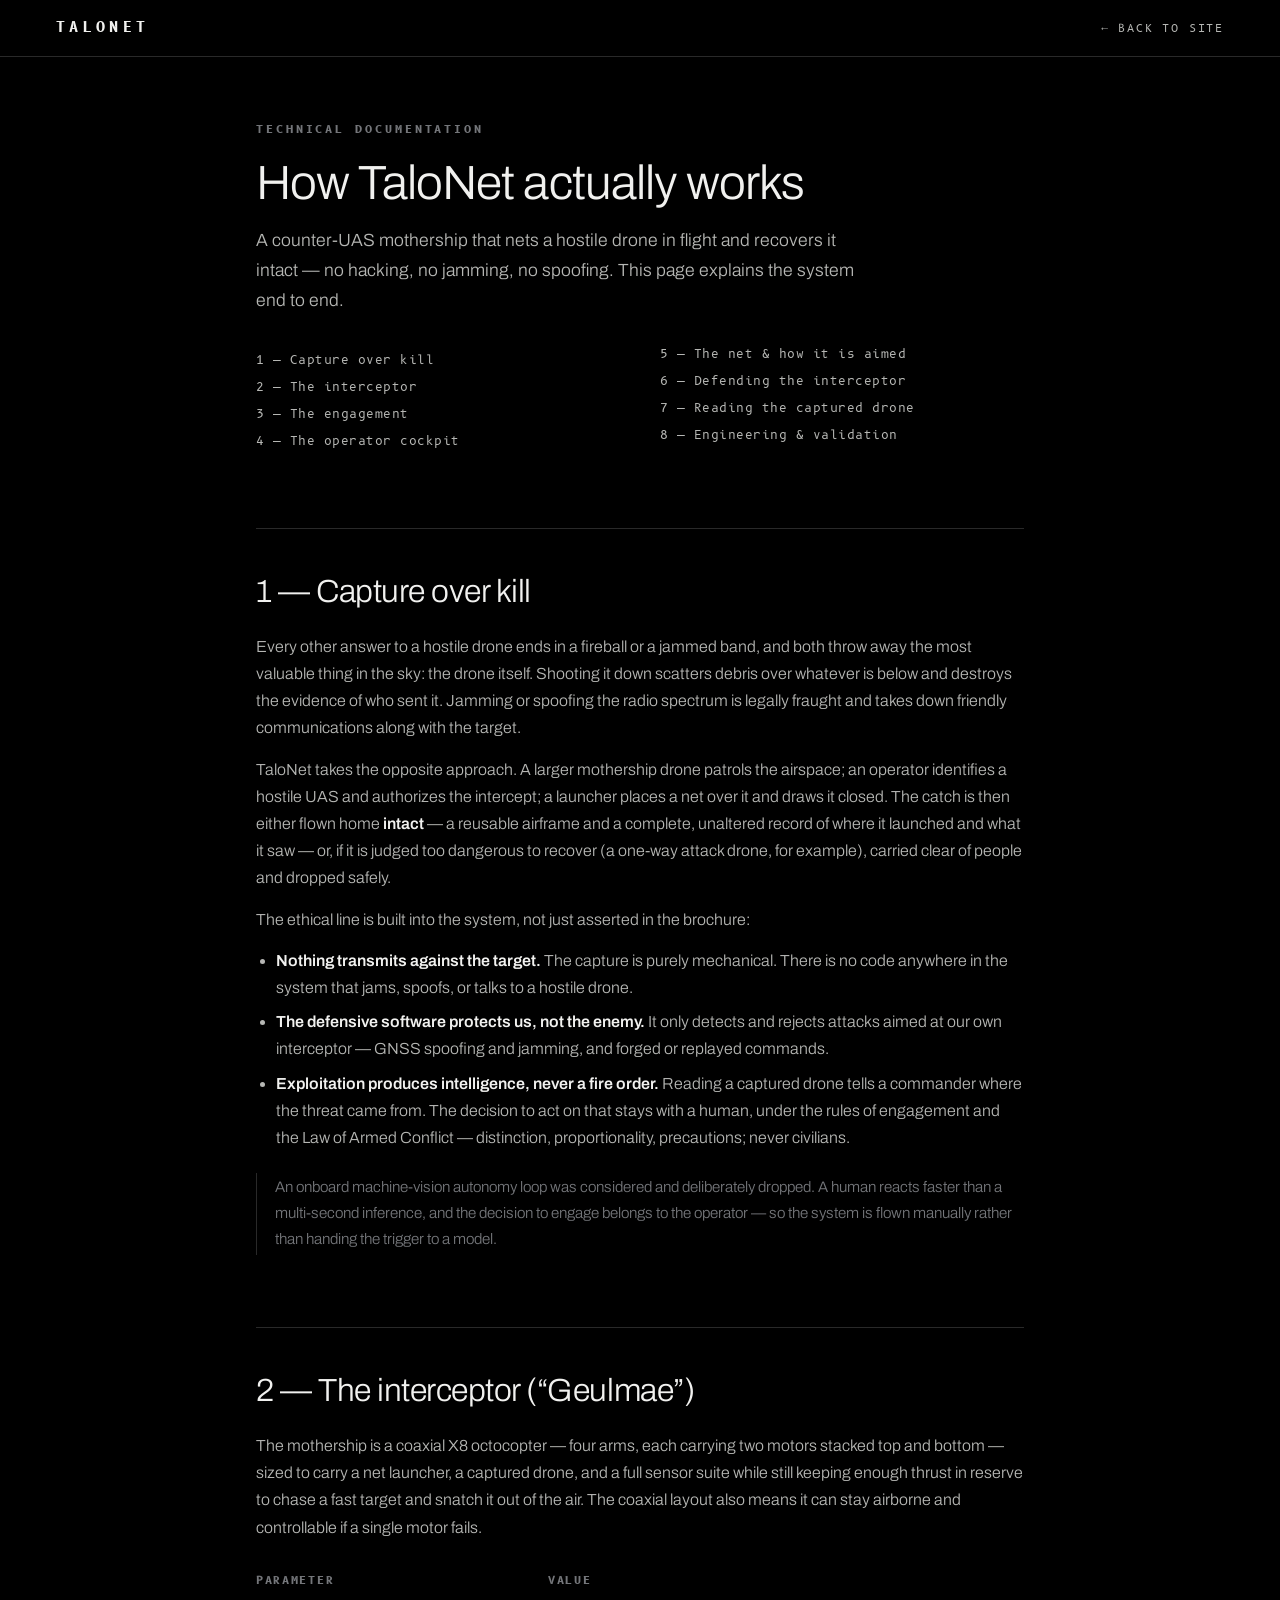
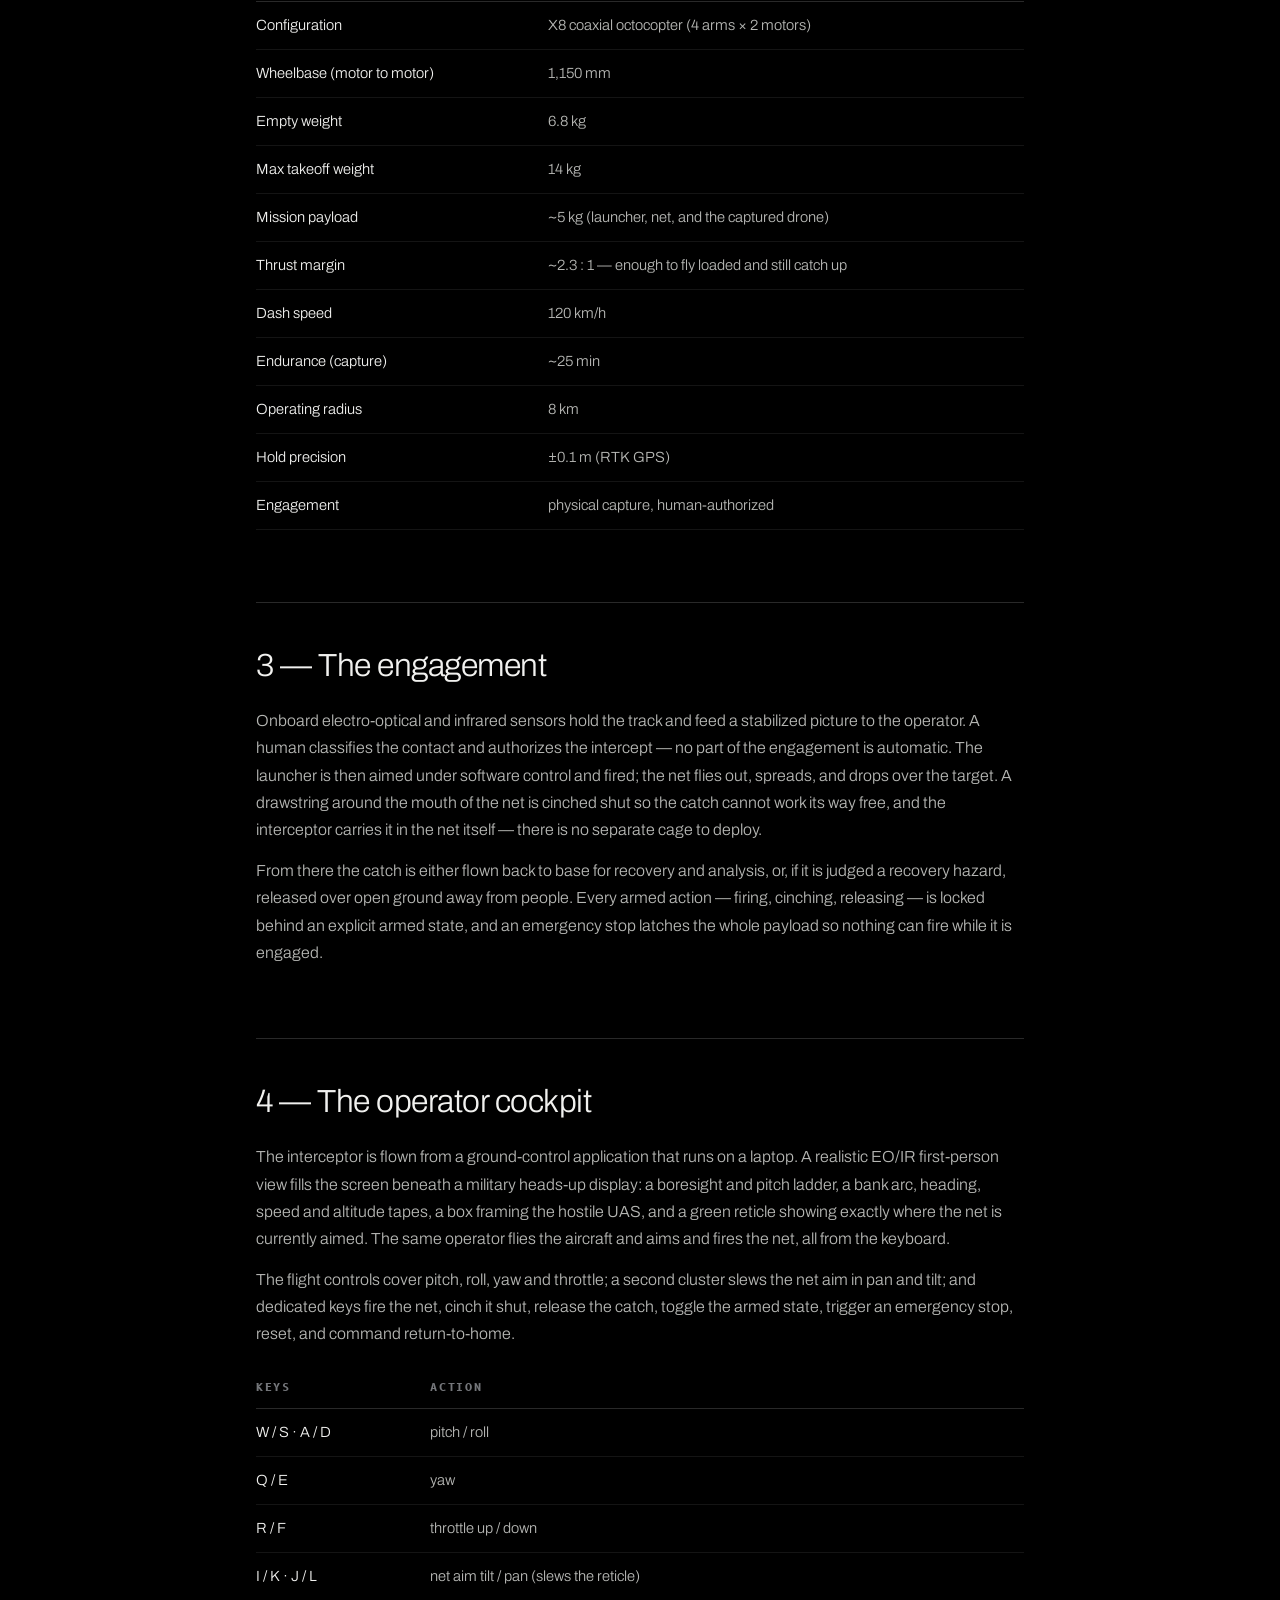
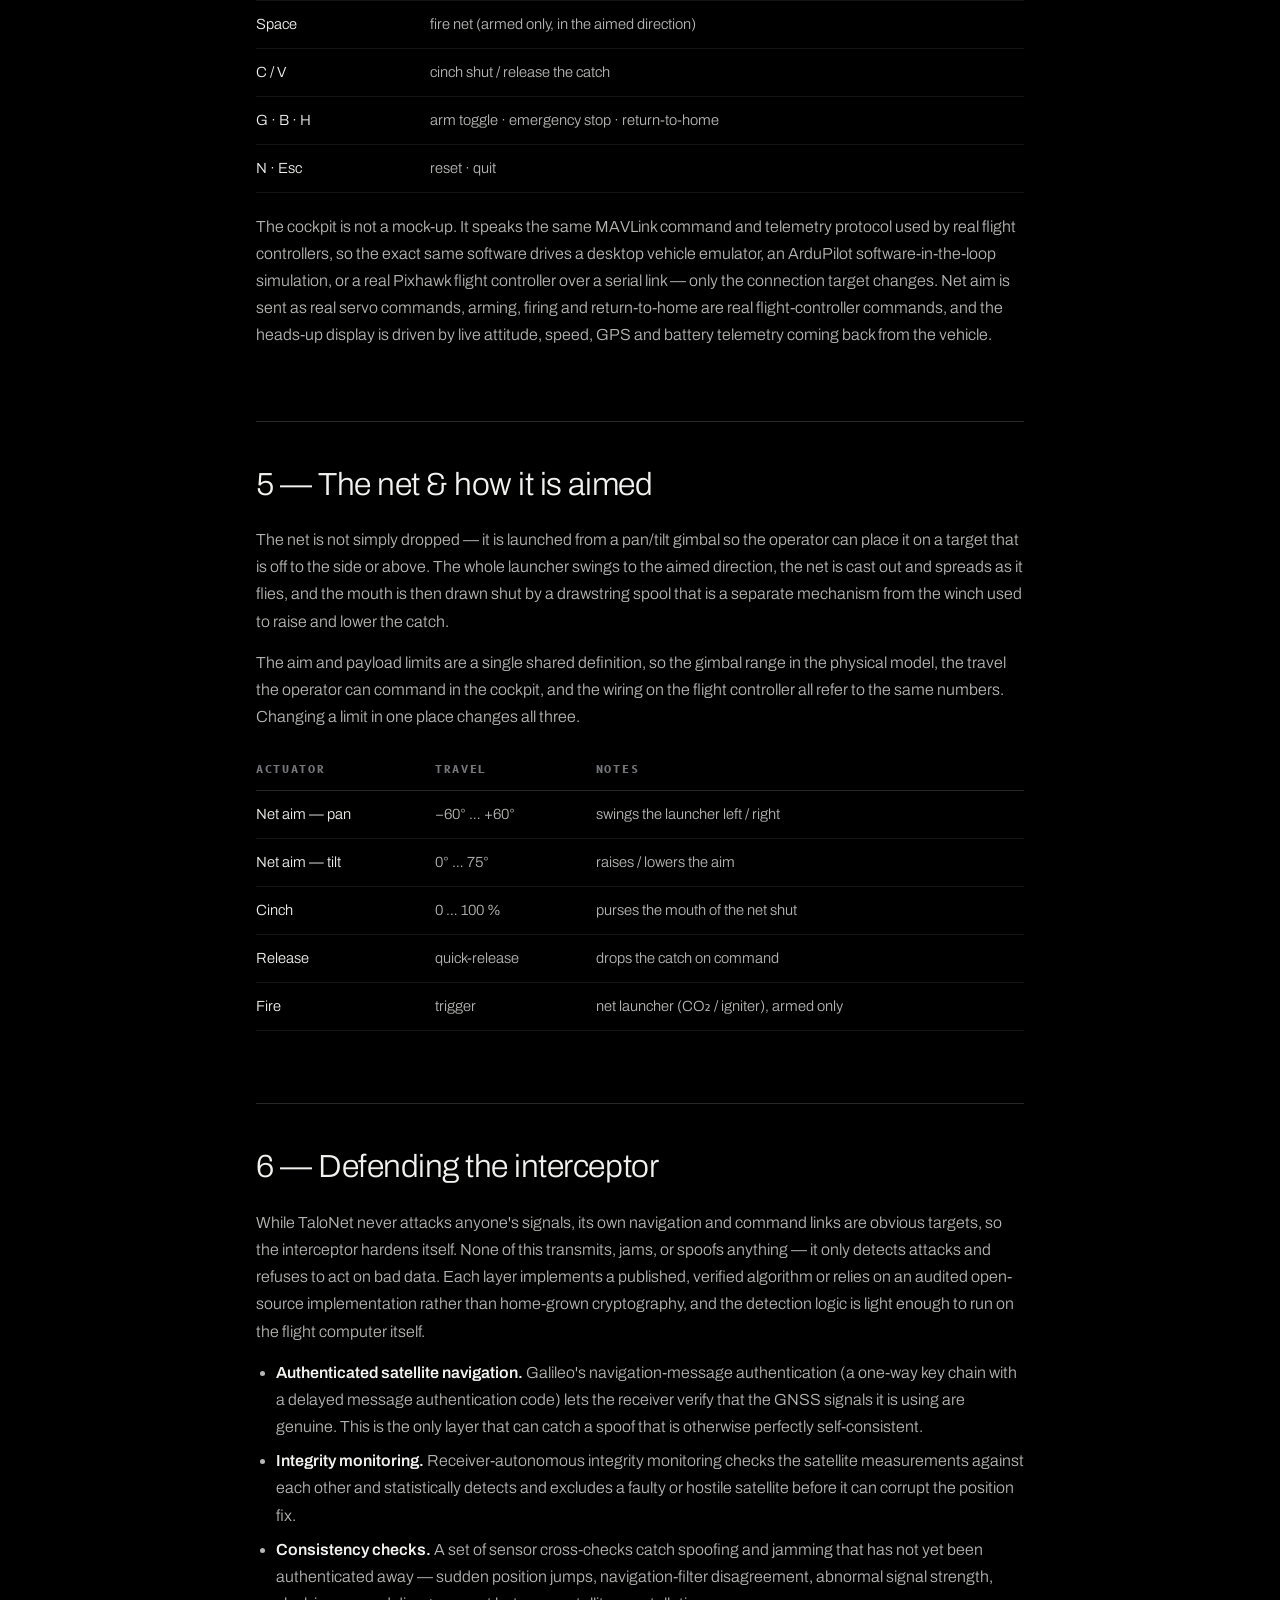
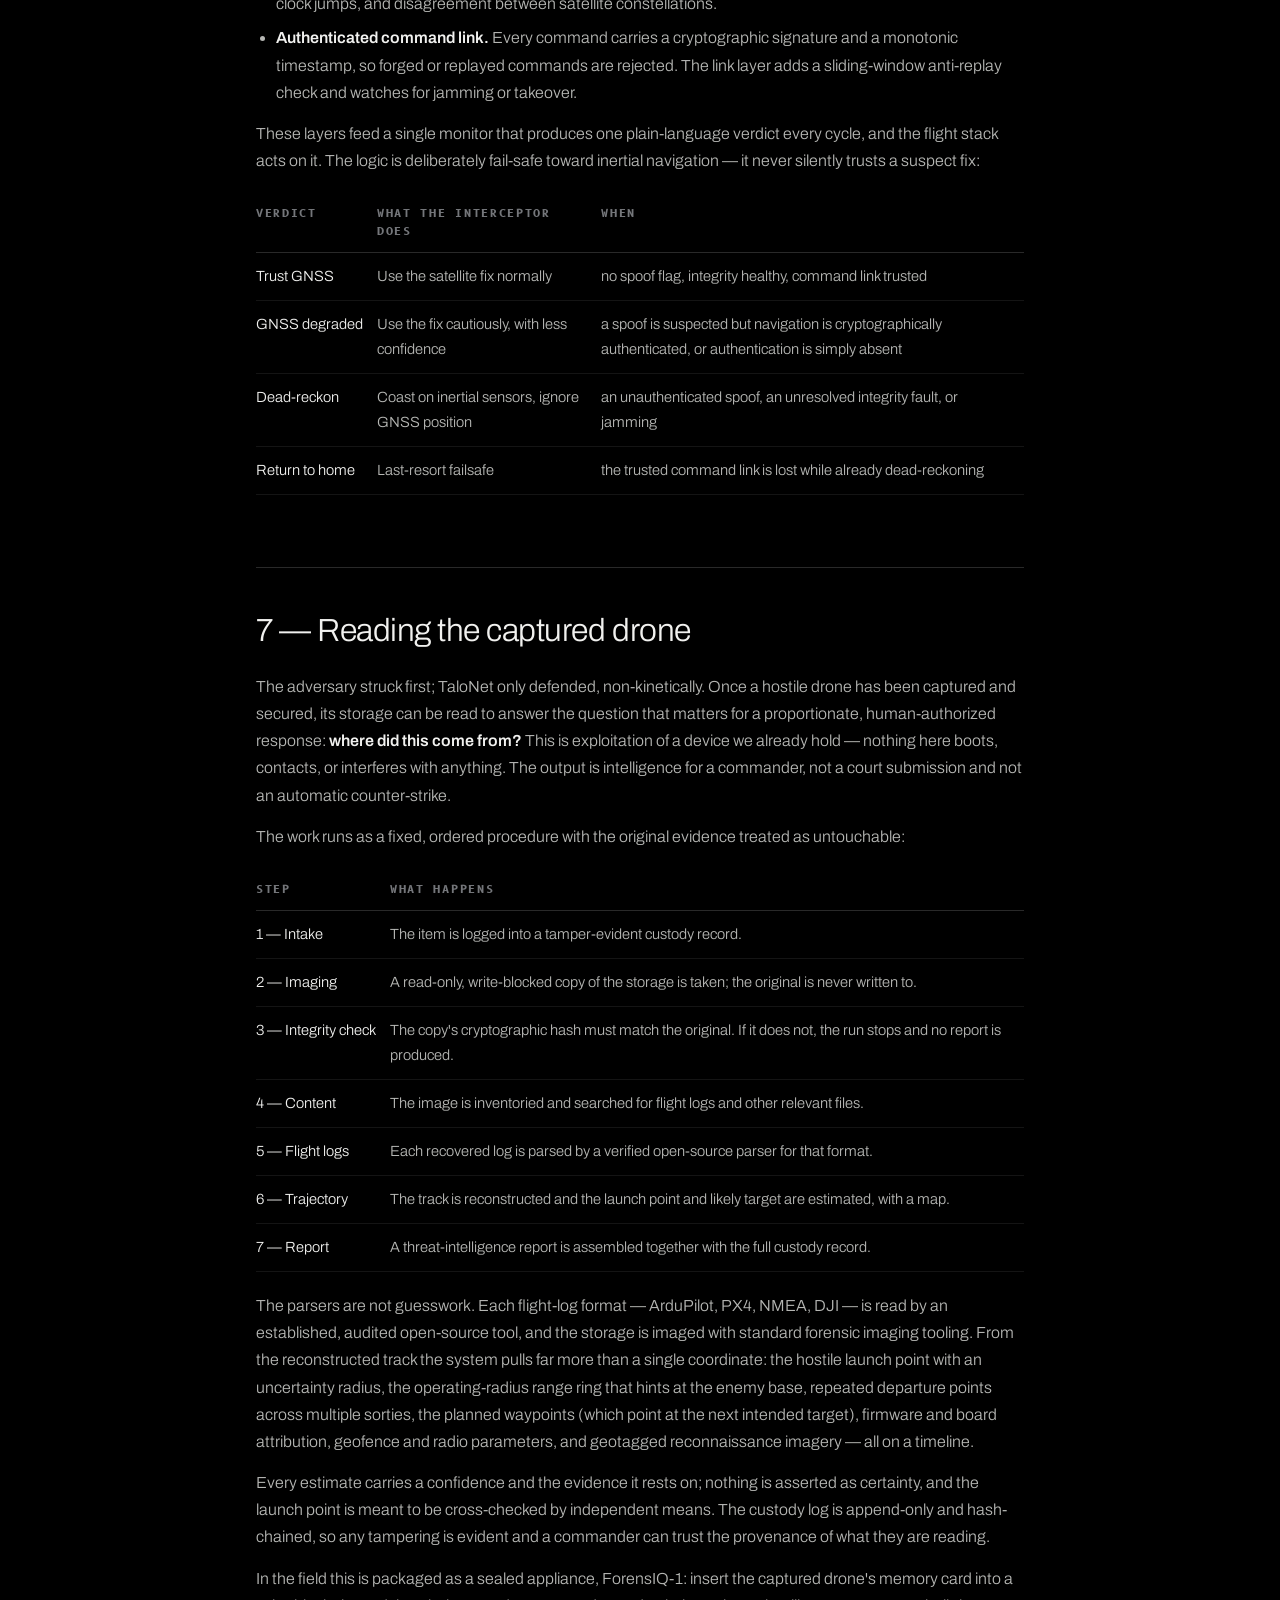
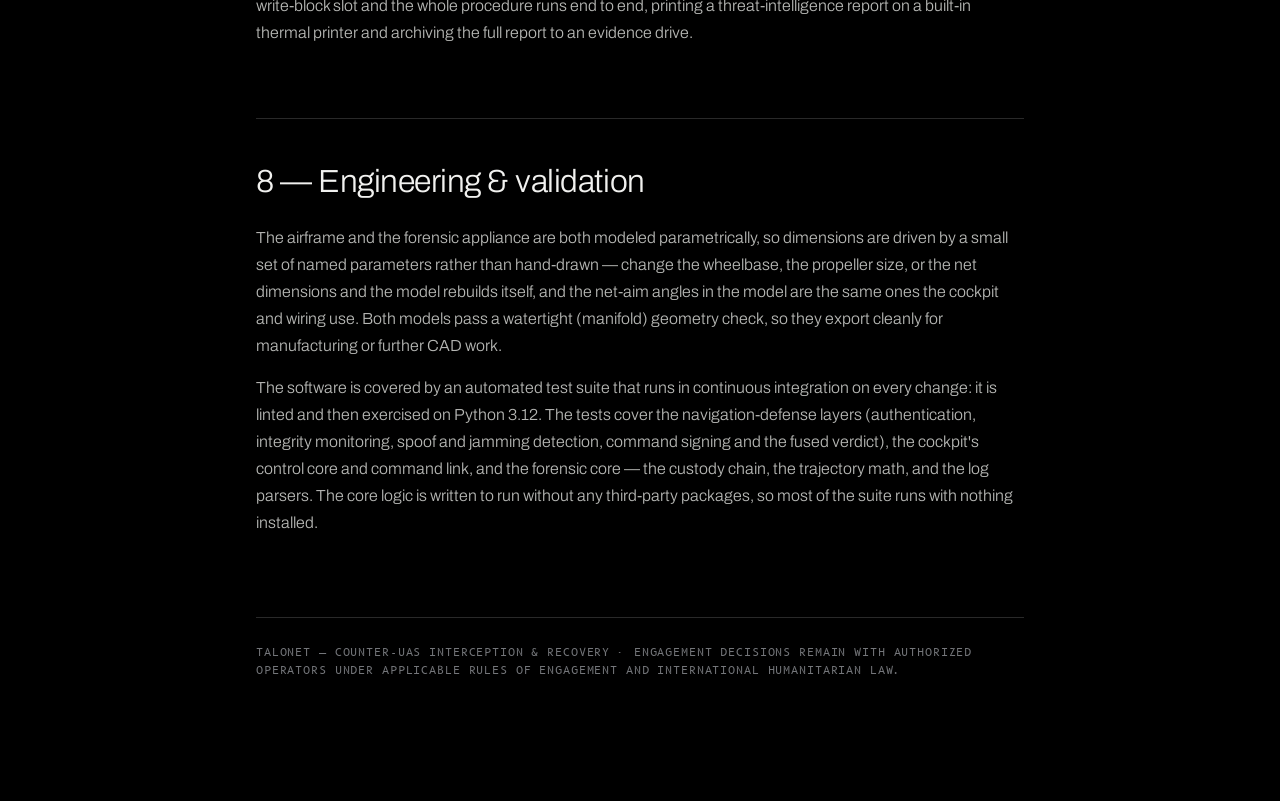
==== commit ac37ade3: "docs: rewrite as prose (no filenames), drop orange accent + design-stage language Co-Authored-By: fl" ====
--- a/landing/docs.html
+++ b/landing/docs.html
@@ -4,7 +4,7 @@
   <meta charset="utf-8" />
   <meta name="viewport" content="width=device-width, initial-scale=1" />
   <title>TaloNet — Technical documentation</title>
-  <meta name="description" content="TaloNet technical documentation: the Geulmae counter-UAS mothership, the defense/ navigation &amp; link-security stack, the gcs/ manual teleop cockpit, the forensics/ exploitation pipeline, and the cad/ parametric models — described from the source." />
+  <meta name="description" content="How TaloNet works: a counter-UAS mothership that nets a hostile drone in flight and recovers it intact — the engagement, the operator cockpit, the navigation defenses, and the forensic exploitation of the captured aircraft." />
   <meta name="theme-color" content="#000000" />
   <meta name="robots" content="index,follow" />
   <link rel="icon" href="data:image/svg+xml,%3Csvg xmlns='http://www.w3.org/2000/svg' viewBox='0 0 24 24'%3E%3Crect width='24' height='24' fill='%23000000'/%3E%3Cg fill='none' stroke='%23e9eaea' stroke-width='1.5'%3E%3Cpath d='M4 5h16M4 12h16M4 19h16M9 5v14M15 5v14'/%3E%3C/g%3E%3C/svg%3E" />
@@ -21,72 +21,43 @@
   <main class="wrap">
     <p class="eyebrow">Technical documentation</p>
     <h1>How TaloNet actually works</h1>
-    <p class="subtitle">A counter-UAS mothership that nets a hostile drone in flight and recovers it intact — no hacking, no jamming, no spoofing. This page documents what is in the repository, written from the source.</p>
-
-    <p class="note">Repository status: <strong>design stage</strong>. The defensive stack (<code>defense/</code>), the manual cockpit (<code>gcs/</code>), the exploitation pipeline (<code>forensics/</code>) and the parametric CAD (<code>cad/</code>) are implemented and tested. Flight/payload firmware and the PCB/gerbers are future work. Specifications below are design targets.</p>
+    <p class="subtitle">A counter-UAS mothership that nets a hostile drone in flight and recovers it intact — no hacking, no jamming, no spoofing. This page explains the system end to end.</p>
 
     <ul class="toc">
-      <li><a href="#concept">1 — Concept &amp; ethics</a></li>
-      <li><a href="#layout">2 — Repository layout</a></li>
-      <li><a href="#platform">3 — Platform (Geulmae)</a></li>
-      <li><a href="#defense">4 — defense/ — nav &amp; link security</a></li>
-      <li><a href="#gcs">5 — gcs/ — manual teleop cockpit</a></li>
-      <li><a href="#forensics">6 — forensics/ — exploitation</a></li>
-      <li><a href="#cad">7 — cad/ — parametric models</a></li>
-      <li><a href="#testing">8 — Testing &amp; CI</a></li>
+      <li><a href="#concept">1 — Capture over kill</a></li>
+      <li><a href="#platform">2 — The interceptor</a></li>
+      <li><a href="#engagement">3 — The engagement</a></li>
+      <li><a href="#cockpit">4 — The operator cockpit</a></li>
+      <li><a href="#payload">5 — The net &amp; how it is aimed</a></li>
+      <li><a href="#defense">6 — Defending the interceptor</a></li>
+      <li><a href="#forensics">7 — Reading the captured drone</a></li>
+      <li><a href="#engineering">8 — Engineering &amp; validation</a></li>
     </ul>
 
     <!-- 1 -->
-    <h2 id="concept">1 — Concept &amp; ethics</h2>
-    <p>Existing counter-UAS answers either destroy the drone (debris, lost intelligence, poor cost ratio) or attack the radio spectrum (jamming/spoofing — legally fraught and disruptive to friendly comms). TaloNet takes a different posture: a larger <strong>mothership drone</strong> patrols, an operator identifies a hostile UAS, and a <strong>software-aimed net launcher</strong> physically captures it. The catch is then either <strong>recovered to base</strong> intact (reusable airframe + exploitable intelligence) or, if judged dangerous (e.g. a one-way attack drone), <strong>dropped safely</strong> in an unpopulated area.</p>
-    <p>The ethical line is enforced in the architecture, not just the marketing:</p>
+    <h2 id="concept">1 — Capture over kill</h2>
+    <p>Every other answer to a hostile drone ends in a fireball or a jammed band, and both throw away the most valuable thing in the sky: the drone itself. Shooting it down scatters debris over whatever is below and destroys the evidence of who sent it. Jamming or spoofing the radio spectrum is legally fraught and takes down friendly communications along with the target.</p>
+    <p>TaloNet takes the opposite approach. A larger mothership drone patrols the airspace; an operator identifies a hostile UAS and authorizes the intercept; a launcher places a net over it and draws it closed. The catch is then either flown home <strong>intact</strong> — a reusable airframe and a complete, unaltered record of where it launched and what it saw — or, if it is judged too dangerous to recover (a one-way attack drone, for example), carried clear of people and dropped safely.</p>
+    <p>The ethical line is built into the system, not just asserted in the brochure:</p>
     <ul>
-      <li><strong>We never transmit against the target.</strong> Nothing in the repo jams, spoofs or talks to a hostile drone. Capture is purely mechanical.</li>
-      <li><strong><code>defense/</code> hardens us, not them.</strong> It only <em>detects and rejects</em> attacks against our own interceptor (GNSS spoofing/jamming, command-link injection/replay).</li>
-      <li><strong><code>forensics/</code> reads what we caught.</strong> It exploits the storage of an already-captured drone to produce target intelligence — never a fire order. Engagement stays with a human commander under the rules of engagement and the Law of Armed Conflict.</li>
+      <li><strong>Nothing transmits against the target.</strong> The capture is purely mechanical. There is no code anywhere in the system that jams, spoofs, or talks to a hostile drone.</li>
+      <li><strong>The defensive software protects us, not the enemy.</strong> It only detects and rejects attacks aimed at our own interceptor — GNSS spoofing and jamming, and forged or replayed commands.</li>
+      <li><strong>Exploitation produces intelligence, never a fire order.</strong> Reading a captured drone tells a commander where the threat came from. The decision to act on that stays with a human, under the rules of engagement and the Law of Armed Conflict — distinction, proportionality, precautions; never civilians.</li>
     </ul>
-
-    <h3>System pieces</h3>
-    <table>
-      <thead><tr><th>Component</th><th>Codename</th><th>What it is</th></tr></thead>
-      <tbody>
-        <tr><td>Mothership</td><td>Geulmae</td><td>X8 coaxial octocopter hunter-killer platform, larger than its targets</td></tr>
-        <tr><td>Capture net</td><td>TaloNet</td><td>Software-aimed (pan/tilt) launched, self-cinching Kevlar net</td></tr>
-        <tr><td>Carry</td><td>Net Carry</td><td>The catch is carried in the net itself — no separate cage</td></tr>
-        <tr><td>Control</td><td><code>gcs/</code></td><td>Manual teleop cockpit: FPV + HUD, fly &amp; aim/fire from the keyboard</td></tr>
-        <tr><td>Exploitation</td><td><code>forensics/</code></td><td>Captured drone's SD/logs &#8594; hostile launch site &amp; target intel</td></tr>
-      </tbody>
-    </table>
-    <p class="note">An onboard VLM autonomy loop was deliberately <strong>removed</strong>. A human reacts faster than a multi-second inference, and the engagement decision belongs to the operator — so the design went to manual teleop.</p>
+    <p class="note">An onboard machine-vision autonomy loop was considered and deliberately dropped. A human reacts faster than a multi-second inference, and the decision to engage belongs to the operator — so the system is flown manually rather than handing the trigger to a model.</p>
 
     <!-- 2 -->
-    <h2 id="layout">2 — Repository layout</h2>
-    <table>
-      <thead><tr><th>Path</th><th>Contents</th></tr></thead>
-      <tbody>
-        <tr><td><code>defense/</code></td><td>GNSS authentication (OSNMA), RAIM, spoof/jam consistency, MAVLink signing, RF link security, fused trust monitor</td></tr>
-        <tr><td><code>gcs/</code></td><td>Manual teleop cockpit (pygame), control core, real MAVLink link, vehicle emulator, EO camera</td></tr>
-        <tr><td><code>forensics/</code></td><td>Exploitation pipeline, chain-of-custody, geo math, verified-OSS parser adapters, report/printing, appliance workflow</td></tr>
-        <tr><td><code>cad/</code></td><td>OpenSCAD parametric models: airframe (<code>talonet_frame.scad</code>) and the ForensIQ-1 appliance enclosure</td></tr>
-        <tr><td><code>docs/</code></td><td>Design documents (planning, hardware, sensors, defense, circuit, software, forensics, CONOPS)</td></tr>
-        <tr><td><code>tests/</code></td><td>unittest suite for <code>defense/</code>, <code>gcs/</code> and <code>forensics/</code></td></tr>
-        <tr><td><code>landing/</code></td><td>This marketing site (static HTML/CSS/JS)</td></tr>
-      </tbody>
-    </table>
-
-    <!-- 3 -->
-    <h2 id="platform">3 — Platform — &ldquo;Geulmae&rdquo; interceptor</h2>
-    <p>A coaxial X8 octocopter (4 arms &times; 2 motors) sized to carry a launcher, a catch and a full sensor suite while keeping enough thrust margin to chase and snatch. Numbers below are the design targets tracked in the hardware docs and mirrored on the landing page.</p>
+    <h2 id="platform">2 — The interceptor (&ldquo;Geulmae&rdquo;)</h2>
+    <p>The mothership is a coaxial X8 octocopter — four arms, each carrying two motors stacked top and bottom — sized to carry a net launcher, a captured drone, and a full sensor suite while still keeping enough thrust in reserve to chase a fast target and snatch it out of the air. The coaxial layout also means it can stay airborne and controllable if a single motor fails.</p>
     <table>
       <thead><tr><th>Parameter</th><th>Value</th></tr></thead>
       <tbody>
         <tr><td>Configuration</td><td>X8 coaxial octocopter (4 arms &times; 2 motors)</td></tr>
-        <tr><td>Wheelbase (motor-to-motor)</td><td>1,150 mm</td></tr>
+        <tr><td>Wheelbase (motor to motor)</td><td>1,150 mm</td></tr>
         <tr><td>Empty weight</td><td>6.8 kg</td></tr>
-        <tr><td>Max takeoff weight (MTOW)</td><td>14 kg</td></tr>
-        <tr><td>Mission payload</td><td>~5 kg (net launcher &times;2 + catch net + captured drone)</td></tr>
-        <tr><td>Motors</td><td>8 &times; brushless, ~KV 280 (low-KV, high-torque)</td></tr>
-        <tr><td>Total thrust / margin</td><td>~32 kgf &#8594; ~2.3 : 1 thrust-to-weight</td></tr>
+        <tr><td>Max takeoff weight</td><td>14 kg</td></tr>
+        <tr><td>Mission payload</td><td>~5 kg (launcher, net, and the captured drone)</td></tr>
+        <tr><td>Thrust margin</td><td>~2.3 : 1 — enough to fly loaded and still catch up</td></tr>
         <tr><td>Dash speed</td><td>120 km/h</td></tr>
         <tr><td>Endurance (capture)</td><td>~25 min</td></tr>
         <tr><td>Operating radius</td><td>8 km</td></tr>
@@ -95,163 +66,92 @@
       </tbody>
     </table>
 
+    <!-- 3 -->
+    <h2 id="engagement">3 — The engagement</h2>
+    <p>Onboard electro-optical and infrared sensors hold the track and feed a stabilized picture to the operator. A human classifies the contact and authorizes the intercept — no part of the engagement is automatic. The launcher is then aimed under software control and fired; the net flies out, spreads, and drops over the target. A drawstring around the mouth of the net is cinched shut so the catch cannot work its way free, and the interceptor carries it in the net itself — there is no separate cage to deploy.</p>
+    <p>From there the catch is either flown back to base for recovery and analysis, or, if it is judged a recovery hazard, released over open ground away from people. Every armed action — firing, cinching, releasing — is locked behind an explicit armed state, and an emergency stop latches the whole payload so nothing can fire while it is engaged.</p>
+
     <!-- 4 -->
-    <h2 id="defense">4 — <code>defense/</code> — navigation &amp; link security</h2>
-    <p>Defence only: nothing here transmits, jams or spoofs. Each module implements a published, verified algorithm or delegates to an audited open-source implementation, and the detection/auth core uses only the Python standard library so it can run on an embedded flight computer without a BLAS stack.</p>
+    <h2 id="cockpit">4 — The operator cockpit</h2>
+    <p>The interceptor is flown from a ground-control application that runs on a laptop. A realistic EO/IR first-person view fills the screen beneath a military heads-up display: a boresight and pitch ladder, a bank arc, heading, speed and altitude tapes, a box framing the hostile UAS, and a green reticle showing exactly where the net is currently aimed. The same operator flies the aircraft and aims and fires the net, all from the keyboard.</p>
+    <p>The flight controls cover pitch, roll, yaw and throttle; a second cluster slews the net aim in pan and tilt; and dedicated keys fire the net, cinch it shut, release the catch, toggle the armed state, trigger an emergency stop, reset, and command return-to-home.</p>
     <table>
-      <thead><tr><th>Module</th><th>What it does</th><th>Based on</th></tr></thead>
+      <thead><tr><th>Keys</th><th>Action</th></tr></thead>
       <tbody>
-        <tr><td><code>gnss/osnma_adapter.py</code></td><td>Galileo OSNMA navigation-message authentication (TESLA one-way key chain + delayed MAC); delegates live signal-in-space auth to a real OSNMA library when installed</td><td>galileo-osnma, OSNMAlib; Galileo OSNMA ICD</td></tr>
-        <tr><td><code>gnss/raim.py</code></td><td>Receiver Autonomous Integrity Monitoring: least-squares-residual fault detection + exclusion with a chi-square test</td><td>Parkinson &amp; Axelrad; RTCA DO-229</td></tr>
-        <tr><td><code>gnss/spoof_detection.py</code></td><td>Sensor-consistency checks: position-glitch gate, EKF innovation gate, C/N0 anomaly, clock-jump, multi-constellation cross-check</td><td>ArduPilot GPS glitch/EKF gating</td></tr>
-        <tr><td><code>link/mavlink_signing.py</code></td><td>MAVLink 2 message signing (SHA-256, 48-bit signature, monotonic 48-bit timestamp) for C2 auth + replay rejection</td><td>MAVLink message-signing spec</td></tr>
-        <tr><td><code>link/rf_link_security.py</code></td><td>Transport-agnostic HMAC frame auth, IPsec-style sliding-window anti-replay, jamming/takeover monitor</td><td>RFC 2104 HMAC, RFC 4303/6479</td></tr>
-        <tr><td><code>monitor.py</code></td><td>Fuses every layer into one explainable navigation-trust verdict</td><td>defence-in-depth (this repo)</td></tr>
+        <tr><td>W / S &middot; A / D</td><td>pitch / roll</td></tr>
+        <tr><td>Q / E</td><td>yaw</td></tr>
+        <tr><td>R / F</td><td>throttle up / down</td></tr>
+        <tr><td>I / K &middot; J / L</td><td>net aim tilt / pan (slews the reticle)</td></tr>
+        <tr><td>Space</td><td>fire net (armed only, in the aimed direction)</td></tr>
+        <tr><td>C / V</td><td>cinch shut / release the catch</td></tr>
+        <tr><td>G &middot; B &middot; H</td><td>arm toggle &middot; emergency stop &middot; return-to-home</td></tr>
+        <tr><td>N &middot; Esc</td><td>reset &middot; quit</td></tr>
+      </tbody>
+    </table>
+    <p>The cockpit is not a mock-up. It speaks the same MAVLink command and telemetry protocol used by real flight controllers, so the exact same software drives a desktop vehicle emulator, an ArduPilot software-in-the-loop simulation, or a real Pixhawk flight controller over a serial link — only the connection target changes. Net aim is sent as real servo commands, arming, firing and return-to-home are real flight-controller commands, and the heads-up display is driven by live attitude, speed, GPS and battery telemetry coming back from the vehicle.</p>
+
+    <!-- 5 -->
+    <h2 id="payload">5 — The net &amp; how it is aimed</h2>
+    <p>The net is not simply dropped — it is launched from a pan/tilt gimbal so the operator can place it on a target that is off to the side or above. The whole launcher swings to the aimed direction, the net is cast out and spreads as it flies, and the mouth is then drawn shut by a drawstring spool that is a separate mechanism from the winch used to raise and lower the catch.</p>
+    <p>The aim and payload limits are a single shared definition, so the gimbal range in the physical model, the travel the operator can command in the cockpit, and the wiring on the flight controller all refer to the same numbers. Changing a limit in one place changes all three.</p>
+    <table>
+      <thead><tr><th>Actuator</th><th>Travel</th><th>Notes</th></tr></thead>
+      <tbody>
+        <tr><td>Net aim — pan</td><td>&#8722;60&deg; &hellip; +60&deg;</td><td>swings the launcher left / right</td></tr>
+        <tr><td>Net aim — tilt</td><td>0&deg; &hellip; 75&deg;</td><td>raises / lowers the aim</td></tr>
+        <tr><td>Cinch</td><td>0 &hellip; 100 %</td><td>purses the mouth of the net shut</td></tr>
+        <tr><td>Release</td><td>quick-release</td><td>drops the catch on command</td></tr>
+        <tr><td>Fire</td><td>trigger</td><td>net launcher (CO&#8322; / igniter), armed only</td></tr>
       </tbody>
     </table>
 
-    <h3>The fused verdict (<code>DefenseMonitor.assess</code>)</h3>
-    <p>Every epoch the flight stack calls <code>assess()</code> with the latest OSNMA, RAIM, spoof and command-link results and receives a <code>NavSecurityState</code> whose <code>mode</code> drives behaviour. The logic is fail-safe toward inertial — it never silently trusts a suspect fix:</p>
+    <!-- 6 -->
+    <h2 id="defense">6 — Defending the interceptor</h2>
+    <p>While TaloNet never attacks anyone's signals, its own navigation and command links are obvious targets, so the interceptor hardens itself. None of this transmits, jams, or spoofs anything — it only detects attacks and refuses to act on bad data. Each layer implements a published, verified algorithm or relies on an audited open-source implementation rather than home-grown cryptography, and the detection logic is light enough to run on the flight computer itself.</p>
+    <ul>
+      <li><strong>Authenticated satellite navigation.</strong> Galileo's navigation-message authentication (a one-way key chain with a delayed message authentication code) lets the receiver verify that the GNSS signals it is using are genuine. This is the only layer that can catch a spoof that is otherwise perfectly self-consistent.</li>
+      <li><strong>Integrity monitoring.</strong> Receiver-autonomous integrity monitoring checks the satellite measurements against each other and statistically detects and excludes a faulty or hostile satellite before it can corrupt the position fix.</li>
+      <li><strong>Consistency checks.</strong> A set of sensor cross-checks catch spoofing and jamming that has not yet been authenticated away — sudden position jumps, navigation-filter disagreement, abnormal signal strength, clock jumps, and disagreement between satellite constellations.</li>
+      <li><strong>Authenticated command link.</strong> Every command carries a cryptographic signature and a monotonic timestamp, so forged or replayed commands are rejected. The link layer adds a sliding-window anti-replay check and watches for jamming or takeover.</li>
+    </ul>
+    <p>These layers feed a single monitor that produces one plain-language verdict every cycle, and the flight stack acts on it. The logic is deliberately fail-safe toward inertial navigation — it never silently trusts a suspect fix:</p>
     <table>
-      <thead><tr><th>Mode</th><th>Meaning</th><th>Triggered when</th></tr></thead>
+      <thead><tr><th>Verdict</th><th>What the interceptor does</th><th>When</th></tr></thead>
       <tbody>
-        <tr><td><code>TRUST_GNSS</code></td><td>Use the GNSS fix normally</td><td>no spoof flag, RAIM healthy, link OK</td></tr>
-        <tr><td><code>GNSS_DEGRADED</code></td><td>Use with caution / inflate covariance</td><td>spoof suspected <em>but</em> OSNMA-authenticated, or OSNMA present yet unauthenticated</td></tr>
-        <tr><td><code>DEADRECKON</code></td><td>Coast on IMU, ignore GNSS position</td><td>spoof suspected without auth, RAIM unresolved fault, or jamming</td></tr>
-        <tr><td><code>RETURN_TO_HOME</code></td><td>Last-resort failsafe</td><td>command link lost <em>while</em> already dead-reckoning</td></tr>
-      </tbody>
-    </table>
-    <p>Layering is intentional: cryptographic OSNMA authentication is the only layer that can catch a <em>perfectly self-consistent</em> spoof, while RAIM and the consistency checks catch faults and spoofs before OSNMA lock. Link signing is orthogonal and protects the command path regardless of GNSS state. Full OSNMA signal-in-space verification is the one thing deferred to an external audited library (<code>osnmalib_available()</code>); the rest runs dependency-free.</p>
-
-    <!-- 5 -->
-    <h2 id="gcs">5 — <code>gcs/</code> — manual teleop cockpit</h2>
-    <p>A ground-control app you install on a laptop. A realistic EO/IR FPV feed fills the screen under a military HUD (boresight + pitch ladder, bank arc, heading/speed/altitude tapes, a HOSTILE-UAS box, and the green NET-AIM reticle); you fly the mothership <em>and</em> aim/fire the net from the keyboard.</p>
-
-    <h3>Controls</h3>
-    <table>
-      <thead><tr><th>Keys</th><th>Action</th></tr></thead>
-      <tbody>
-        <tr><td><code>W</code>/<code>S</code> <code>A</code>/<code>D</code></td><td>pitch / roll</td></tr>
-        <tr><td><code>Q</code>/<code>E</code></td><td>yaw</td></tr>
-        <tr><td><code>R</code>/<code>F</code></td><td>throttle up / down</td></tr>
-        <tr><td><code>I</code>/<code>K</code> <code>J</code>/<code>L</code></td><td>net aim tilt / pan (slews the reticle)</td></tr>
-        <tr><td><code>SPACE</code></td><td>fire net (armed only, in the aimed direction)</td></tr>
-        <tr><td><code>C</code> / <code>V</code></td><td>cinch (purse shut) / release (drop)</td></tr>
-        <tr><td><code>G</code> · <code>B</code> · <code>H</code></td><td>arm toggle · E-STOP · return-to-home</td></tr>
-        <tr><td><code>N</code> · <code>ESC</code></td><td>reset · quit</td></tr>
-      </tbody>
-    </table>
-    <p>Interlocks mirror the hardware design: <strong>FIRE / CINCH / RELEASE require ARMED</strong>, and nothing arms while <strong>E-STOP</strong> is latched.</p>
-
-    <h3>Architecture</h3>
-    <table>
-      <thead><tr><th>Module</th><th>Role</th><th>Deps</th></tr></thead>
-      <tbody>
-        <tr><td><code>payload_map.py</code></td><td><strong>Single source of truth</strong>: servo channels / PWM / angle limits, shared with the CAD limits and the circuit doc</td><td>stdlib</td></tr>
-        <tr><td><code>control.py</code></td><td><code>ControlState</code> + key mapping &#8594; setpoints &amp; command events</td><td>stdlib</td></tr>
-        <tr><td><code>link.py</code></td><td><code>LoopbackLink</code> (offline, HMAC-signed) + <code>MavlinkLink</code> (real MAVLink 2 to FC/SITL)</td><td>pymavlink</td></tr>
-        <tr><td><code>sim_vehicle.py</code></td><td>Runnable MAVLink vehicle emulator</td><td>pymavlink</td></tr>
-        <tr><td><code>camera.py</code></td><td><code>SyntheticCamera</code> (procedural EO scene) + optional <code>OpenCVCamera</code></td><td>numpy / opencv</td></tr>
-        <tr><td><code>app.py</code></td><td>pygame cockpit: FPV + HUD, live telemetry, auto-connect</td><td>pygame, numpy</td></tr>
-      </tbody>
-    </table>
-    <p>The control core is dependency-free and unit-tested; <code>pygame</code> is imported lazily so importing <code>gcs</code> works without a display. Net aim goes out as real <code>DO_SET_SERVO</code> commands; arm/fire/RTL are real <code>COMMAND_LONG</code>s; the HUD is driven by live <code>ATTITUDE</code> / <code>VFR_HUD</code> / <code>GPS_RAW_INT</code> / <code>SYS_STATUS</code> telemetry.</p>
-
-    <h3>Payload interface (the single source of truth)</h3>
-    <p>The same numbers drive the cockpit's servo commands, the CAD gimbal range and the circuit pin map — change a limit in one place and all three agree.</p>
-    <table>
-      <thead><tr><th>Output</th><th>Function</th><th>Travel</th><th>PWM</th></tr></thead>
-      <tbody>
-        <tr><td><code>SERVO 9</code></td><td>AIM-PAN — net gimbal pan</td><td>&#8722;60&#8230;+60&deg;</td><td>1000&#8230;2000 &micro;s</td></tr>
-        <tr><td><code>SERVO 10</code></td><td>AIM-TILT — net gimbal tilt</td><td>0&#8230;75&deg;</td><td>1000&#8230;2000 &micro;s</td></tr>
-        <tr><td><code>SERVO 11</code></td><td>CINCH — mouth cinch driver</td><td>0&#8230;100 %</td><td>1000&#8230;2000 &micro;s</td></tr>
-        <tr><td><code>SERVO 12</code></td><td>RELEASE — quick-release</td><td>0&#8230;1</td><td>1000&#8230;2000 &micro;s</td></tr>
-        <tr><td><code>RELAY 0</code></td><td>TRIGGER — net-launcher fire (CO&#8322; solenoid / igniter)</td><td>&mdash;</td><td>&mdash;</td></tr>
+        <tr><td>Trust GNSS</td><td>Use the satellite fix normally</td><td>no spoof flag, integrity healthy, command link trusted</td></tr>
+        <tr><td>GNSS degraded</td><td>Use the fix cautiously, with less confidence</td><td>a spoof is suspected but navigation is cryptographically authenticated, or authentication is simply absent</td></tr>
+        <tr><td>Dead-reckon</td><td>Coast on inertial sensors, ignore GNSS position</td><td>an unauthenticated spoof, an unresolved integrity fault, or jamming</td></tr>
+        <tr><td>Return to home</td><td>Last-resort failsafe</td><td>the trusted command link is lost while already dead-reckoning</td></tr>
       </tbody>
     </table>
 
-    <h3>Run it (full loop, no hardware)</h3>
-    <pre><code>pip install -r requirements-gcs.txt          # pygame, numpy, pymavlink
-
-# A) full loop over real MAVLink 2 frames
-python -m gcs.sim_vehicle                      # vehicle emulator (udpin:14550)
-python -m gcs --connect udpout:127.0.0.1:14550 # cockpit: real arm/aim/fire + HUD
-
-# B) ArduPilot SITL
-sim_vehicle.py -v ArduCopter --out=udp:127.0.0.1:14550
-python -m gcs --connect udpout:127.0.0.1:14550
-
-# C) real Pixhawk + EO feed
-python -m gcs --connect /dev/ttyACM0 --video rtsp://10.0.0.5:8554/eo</code></pre>
-
-    <!-- 6 -->
-    <h2 id="forensics">6 — <code>forensics/</code> — counter-UAS exploitation</h2>
-    <p>Exploitation, not intrusion. Nothing here boots, talks to, jams or spoofs a device. It exploits the storage/logs of a drone that has already been non-kinetically captured to produce target intelligence — chiefly the <strong>hostile launch site with an uncertainty radius</strong> — for a proportionate, human-authorized response.</p>
-
-    <h3>The seven-stage pipeline</h3>
-    <p><code>ForensicPipeline</code> owns ordering and integrity; each stage is a <code>Protocol</code> wrapping a verified OSS tool, and the pipeline <strong>never writes to the original evidence</strong>.</p>
-    <pre><code>intake &#8594; imaging(write-blocker) &#8594; hash(SHA-256) &#8594; content
-      &#8594; flight-log &#8594; trajectory &#8594; report</code></pre>
+    <!-- 7 -->
+    <h2 id="forensics">7 — Reading the captured drone</h2>
+    <p>The adversary struck first; TaloNet only defended, non-kinetically. Once a hostile drone has been captured and secured, its storage can be read to answer the question that matters for a proportionate, human-authorized response: <strong>where did this come from?</strong> This is exploitation of a device we already hold — nothing here boots, contacts, or interferes with anything. The output is intelligence for a commander, not a court submission and not an automatic counter-strike.</p>
+    <p>The work runs as a fixed, ordered procedure with the original evidence treated as untouchable:</p>
     <table>
-      <thead><tr><th>Stage</th><th>What happens</th></tr></thead>
+      <thead><tr><th>Step</th><th>What happens</th></tr></thead>
       <tbody>
-        <tr><td>1 — intake</td><td>Record receipt in the chain-of-custody log</td></tr>
-        <tr><td>2 — imaging</td><td>Acquire a write-blocked read-only image of the original</td></tr>
-        <tr><td>3 — hash_verify</td><td><strong>Integrity gate:</strong> original &amp; image SHA-256 must match, else <code>IntegrityError</code> and the run stops — no report</td></tr>
-        <tr><td>4 — content</td><td>Filesystem/metadata analysis + log discovery on the image</td></tr>
-        <tr><td>5 — flight_log</td><td>Parse each recovered log with the matching verified parser</td></tr>
-        <tr><td>6 — trajectory</td><td>Reconstruct the track, estimate launch/target, render a map</td></tr>
-        <tr><td>7 — report</td><td>Assemble the threat-intel report + custody appendix</td></tr>
+        <tr><td>1 — Intake</td><td>The item is logged into a tamper-evident custody record.</td></tr>
+        <tr><td>2 — Imaging</td><td>A read-only, write-blocked copy of the storage is taken; the original is never written to.</td></tr>
+        <tr><td>3 — Integrity check</td><td>The copy's cryptographic hash must match the original. If it does not, the run stops and no report is produced.</td></tr>
+        <tr><td>4 — Content</td><td>The image is inventoried and searched for flight logs and other relevant files.</td></tr>
+        <tr><td>5 — Flight logs</td><td>Each recovered log is parsed by a verified open-source parser for that format.</td></tr>
+        <tr><td>6 — Trajectory</td><td>The track is reconstructed and the launch point and likely target are estimated, with a map.</td></tr>
+        <tr><td>7 — Report</td><td>A threat-intelligence report is assembled together with the full custody record.</td></tr>
       </tbody>
     </table>
-
-    <h3>Modules</h3>
-    <table>
-      <thead><tr><th>File</th><th>Role</th></tr></thead>
-      <tbody>
-        <tr><td><code>interfaces.py</code></td><td>Data contracts + stage <code>Protocol</code>s (Imager, HashVerifier, ContentAnalyzer, FlightLogParser, TrajectoryAnalyzer, ReportBuilder)</td></tr>
-        <tr><td><code>geo.py</code></td><td>Dependency-free trajectory math: haversine, bearing, bounding box, loiter/dwell detection</td></tr>
-        <tr><td><code>chain_of_custody.py</code></td><td><code>ChainOfCustody</code> — append-only, hash-chained, tamper-evident custody log</td></tr>
-        <tr><td><code>pipeline.py</code></td><td><code>ForensicPipeline</code> — enforces stage order + integrity gates</td></tr>
-        <tr><td><code>adapters/imaging.py</code></td><td><code>DiskImager</code> — read-only bit/logical copy + SHA-256 (optional <code>dc3dd</code>)</td></tr>
-        <tr><td><code>adapters/flightlog.py</code></td><td>ArduPilot (pymavlink), PX4 <code>.ulg</code> (pyulog), NMEA (pynmea2), DJI parsers + a router</td></tr>
-        <tr><td><code>adapters/trajectory.py</code></td><td><code>TrajectoryReconstructor</code> — launch/target estimate + folium map</td></tr>
-        <tr><td><code>adapters/report.py</code></td><td><code>PdfReportBuilder</code> (fpdf2) + thermal-friendly text formatter</td></tr>
-        <tr><td><code>appliance.py</code></td><td><code>ForensicAppliance</code> — card &#8594; analysis &#8594; print &#8594; archive workflow</td></tr>
-      </tbody>
-    </table>
-    <p>Heavy libraries are imported lazily, so <code>import forensics</code> works with nothing installed; the parser/report/map adapters light up once <code>requirements-forensics.txt</code> is installed. Estimates (launch / target / intent) always carry a confidence and an evidence basis — never asserted as certainty — and the launch point is meant to be cross-checked by independent means.</p>
-
-    <h3>ForensIQ-1 appliance</h3>
-    <p>A sealed field kiosk (modelled in <code>cad/forensic_appliance.scad</code>): insert the captured drone's microSD/SD into the write-block slot and <code>ForensicAppliance.process_card()</code> runs the whole pipeline, prints a threat-intel report on the built-in 80 mm thermal printer, and archives the PDF to an evidence USB.</p>
-
-    <!-- 7 -->
-    <h2 id="cad">7 — <code>cad/</code> — parametric models</h2>
-    <p>OpenSCAD parametric models for massing, mounting geometry and packaging validation (not production stress models). Both pass OpenSCAD's manifold check.</p>
-    <table>
-      <thead><tr><th>File</th><th>Model</th><th>Manifold check</th></tr></thead>
-      <tbody>
-        <tr><td><code>talonet_frame.scad</code></td><td>Full X8 coaxial octocopter airframe — net bay, launched capture net, cinch mechanism, winch/quick-release, and the software-aimed pan/tilt net gimbal</td><td><code>Simple: yes</code> (&approx;19,999 verts / 13,517 facets)</td></tr>
-        <tr><td><code>forensic_appliance.scad</code></td><td>ForensIQ-1 rugged enclosure — touchscreen, write-blocker slots, 80 mm printer bay, internals (SBC, fan, UPS)</td><td><code>Simple: yes</code> (&approx;3,566 verts / 2,398 facets)</td></tr>
-      </tbody>
-    </table>
-    <p>Key airframe parameters are fully customizable — e.g. <code>wheelbase</code> 1150 mm, <code>prop_dia</code> 711 mm (~28″ folding), capture-net mouth radius/depth 430/560 mm, and <code>net_pan</code>/<code>net_tilt</code> aim angles that map directly onto the <code>gcs/payload_map.py</code> servo limits above. Changing a parameter reconfigures the model (e.g. a larger wheelbase or a non-coaxial hexa).</p>
-    <pre><code># export an STL, or render a headless preview
-openscad -o talonet_frame.stl cad/talonet_frame.scad
-xvfb-run -a openscad -o preview.png --imgsize=1500,1050 \
-    --camera=40,0,-150,58,0,32,3600 cad/talonet_frame.scad</code></pre>
+    <p>The parsers are not guesswork. Each flight-log format — ArduPilot, PX4, NMEA, DJI — is read by an established, audited open-source tool, and the storage is imaged with standard forensic imaging tooling. From the reconstructed track the system pulls far more than a single coordinate: the hostile launch point with an uncertainty radius, the operating-radius range ring that hints at the enemy base, repeated departure points across multiple sorties, the planned waypoints (which point at the next intended target), firmware and board attribution, geofence and radio parameters, and geotagged reconnaissance imagery — all on a timeline.</p>
+    <p>Every estimate carries a confidence and the evidence it rests on; nothing is asserted as certainty, and the launch point is meant to be cross-checked by independent means. The custody log is append-only and hash-chained, so any tampering is evident and a commander can trust the provenance of what they are reading.</p>
+    <p>In the field this is packaged as a sealed appliance, ForensIQ-1: insert the captured drone's memory card into a write-block slot and the whole procedure runs end to end, printing a threat-intelligence report on a built-in thermal printer and archiving the full report to an evidence drive.</p>
 
     <!-- 8 -->
-    <h2 id="testing">8 — Testing &amp; CI</h2>
-    <p>CI (<code>.github/workflows/ci.yml</code>) runs on every push to <code>main</code> and every pull request: it lints <code>defense forensics gcs tests</code> with <strong>ruff</strong>, installs the verified-OSS forensics parsers, and runs the unittest suite on <strong>Python 3.12</strong>.</p>
-    <pre><code># lint + full suite, exactly as CI runs it
-ruff check defense forensics gcs tests
-pip install -r requirements-forensics.txt
-python -m unittest discover -s tests -v</code></pre>
-    <p>The suite lives in <code>tests/</code> (12 modules) and covers the defensive layers (OSNMA adapter, RAIM, spoof detection, MAVLink signing, RF link security, the fused monitor), the cockpit control core and MAVLink link, and the forensics core, geo math and parsers. Because the cores are dependency-free, most of the suite runs without any third-party packages installed.</p>
+    <h2 id="engineering">8 — Engineering &amp; validation</h2>
+    <p>The airframe and the forensic appliance are both modeled parametrically, so dimensions are driven by a small set of named parameters rather than hand-drawn — change the wheelbase, the propeller size, or the net dimensions and the model rebuilds itself, and the net-aim angles in the model are the same ones the cockpit and wiring use. Both models pass a watertight (manifold) geometry check, so they export cleanly for manufacturing or further CAD work.</p>
+    <p>The software is covered by an automated test suite that runs in continuous integration on every change: it is linted and then exercised on Python 3.12. The tests cover the navigation-defense layers (authentication, integrity monitoring, spoof and jamming detection, command signing and the fused verdict), the cockpit's control core and command link, and the forensic core — the custody chain, the trajectory math, and the log parsers. The core logic is written to run without any third-party packages, so most of the suite runs with nothing installed.</p>
 
     <div class="foot">
-      TaloNet — design-stage counter-UAS interception &amp; recovery · documentation generated from the repository source · engagement decisions remain with authorized operators under applicable ROE and international humanitarian law.
+      TaloNet — counter-UAS interception &amp; recovery &middot; engagement decisions remain with authorized operators under applicable rules of engagement and international humanitarian law.
     </div>
   </main>
 
--- a/landing/docs.css
+++ b/landing/docs.css
@@ -28,7 +28,6 @@
   --line: rgba(255, 255, 255, 0.16);
   --line-soft: rgba(255, 255, 255, 0.08);
   --panel: #0c0c0d;
-  --accent: #c08a4a;
   --pad: clamp(20px, 5vw, 56px);
 }
 
@@ -123,8 +122,8 @@
 
 /* small note / callout */
 .note {
-  border-left: 2px solid var(--accent); padding: 4px 0 4px 18px; margin: 22px 0;
-  color: var(--fg-dim); font-size: 0.95rem;
+  border-left: 1px solid var(--line); padding: 2px 0 2px 18px; margin: 22px 0;
+  color: var(--fg-mute); font-size: 0.95rem;
 }
 .toc {
   font-family: var(--mono); font-size: 0.78rem; letter-spacing: 0.04em;
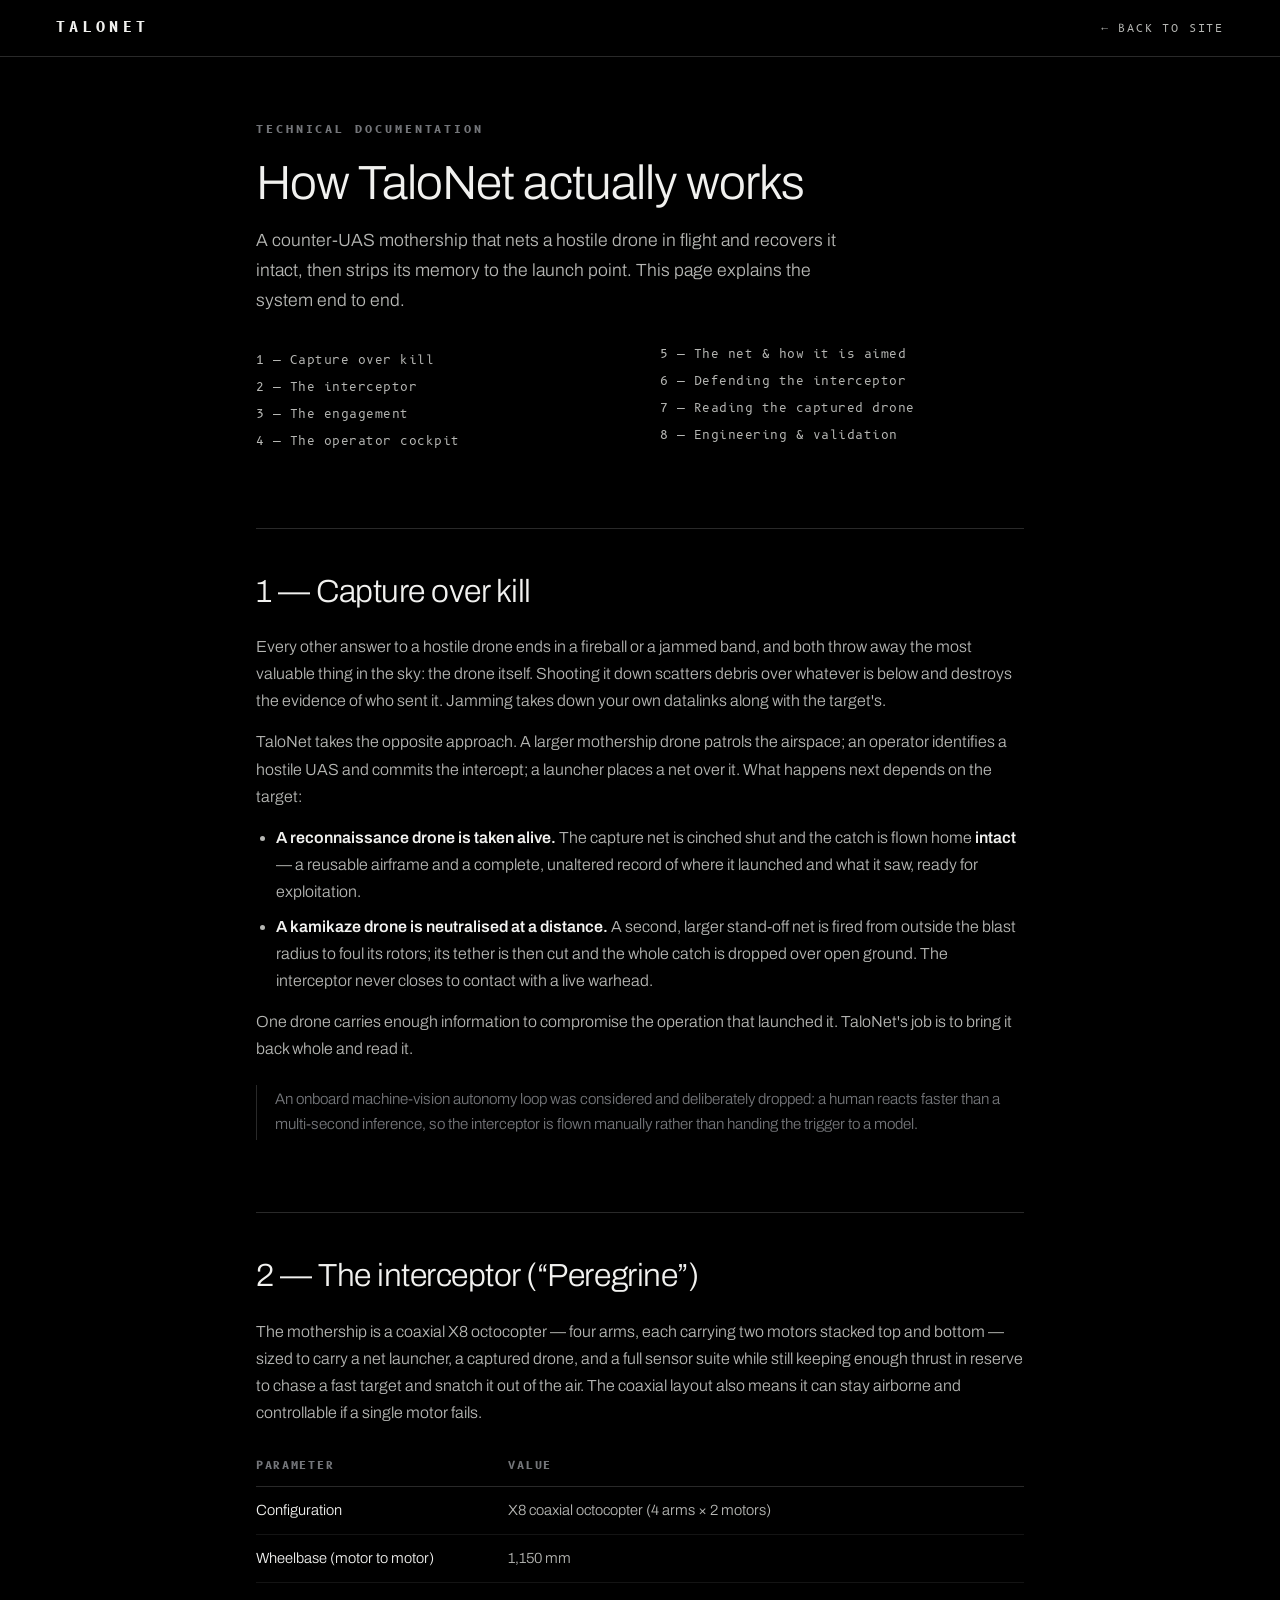
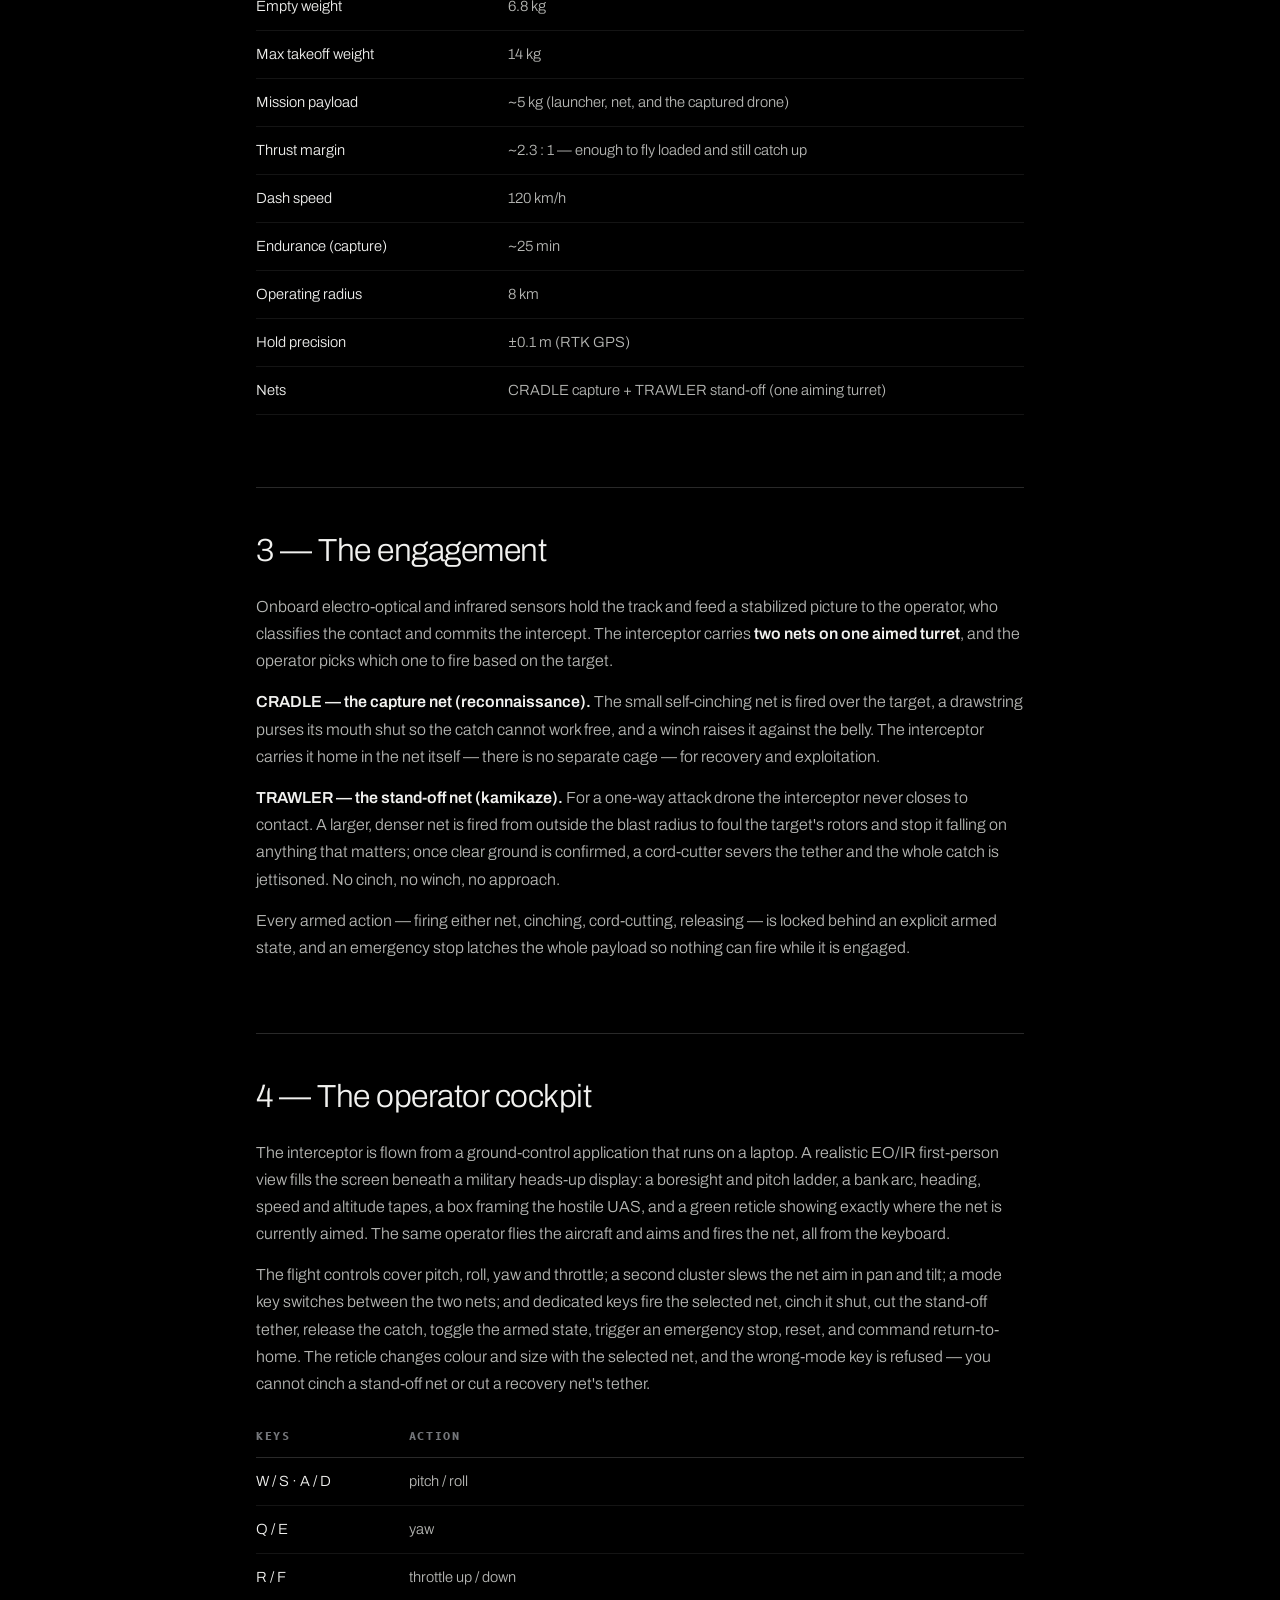
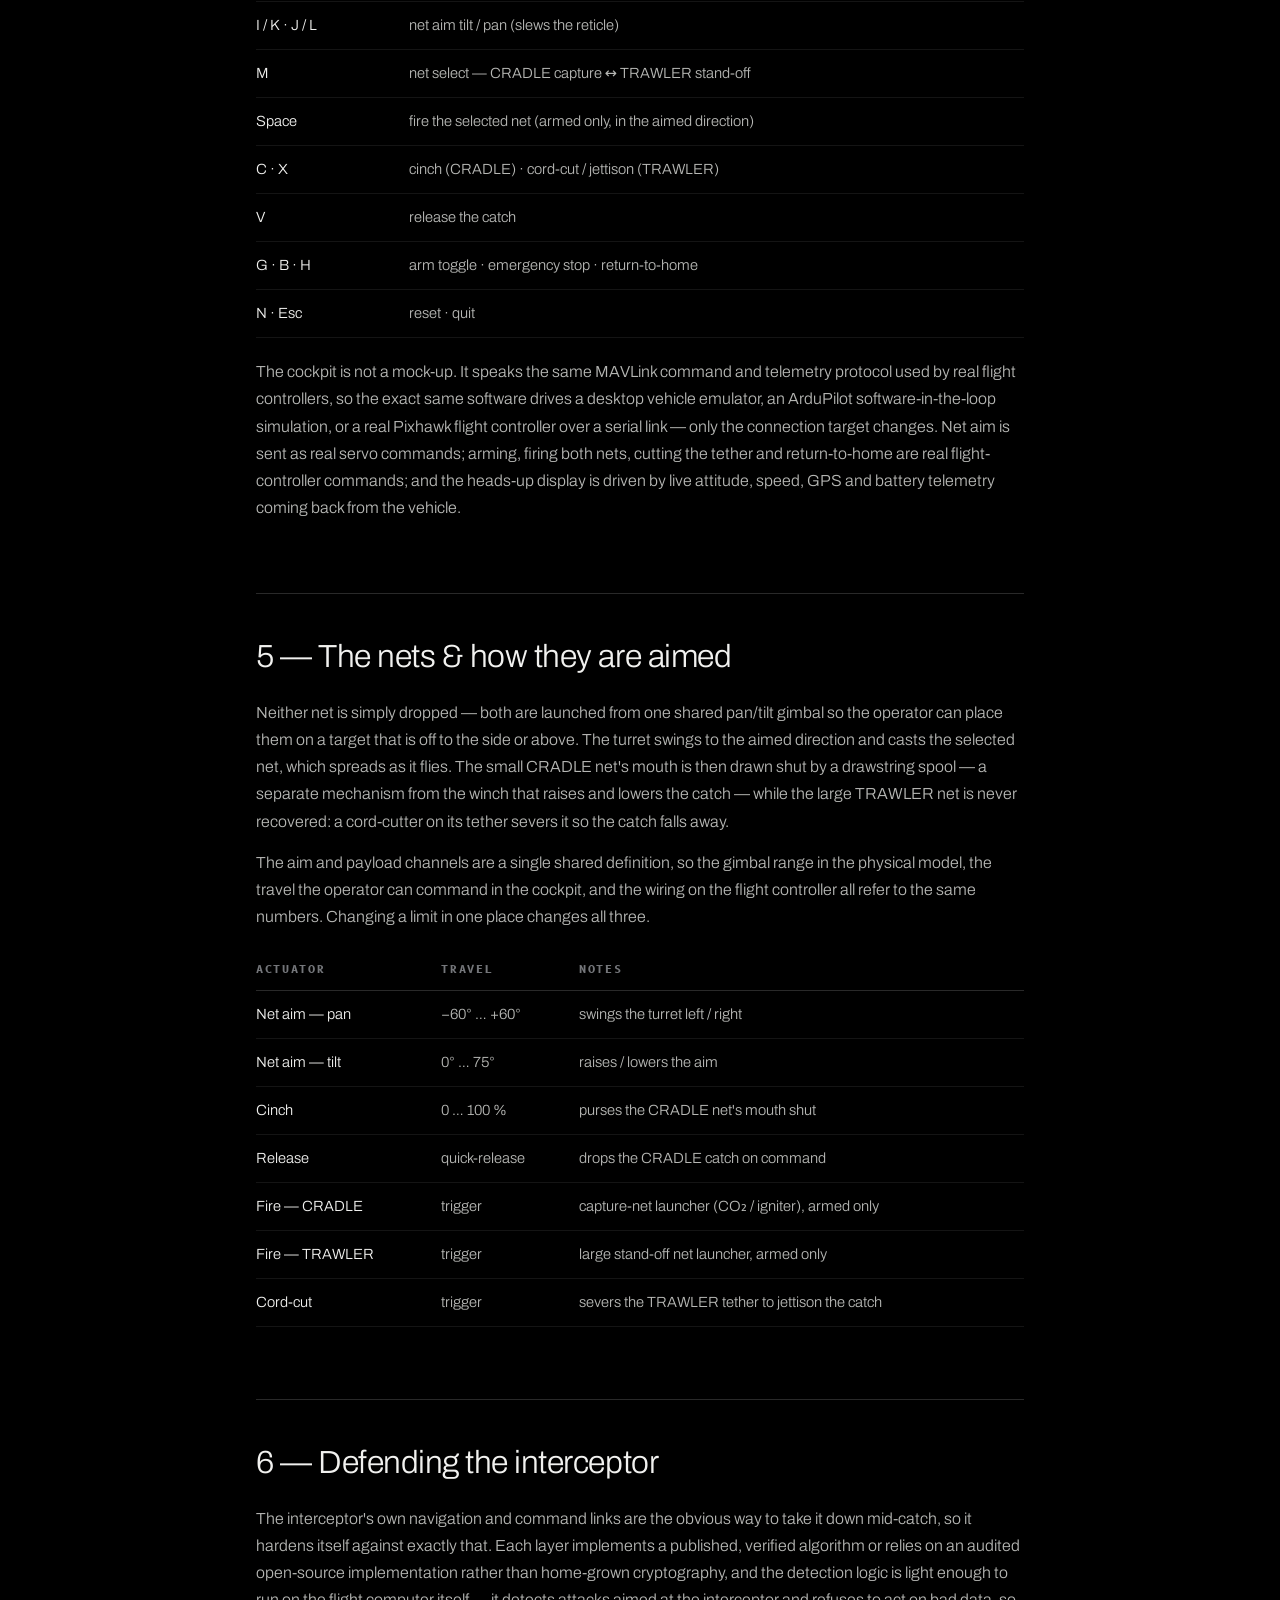
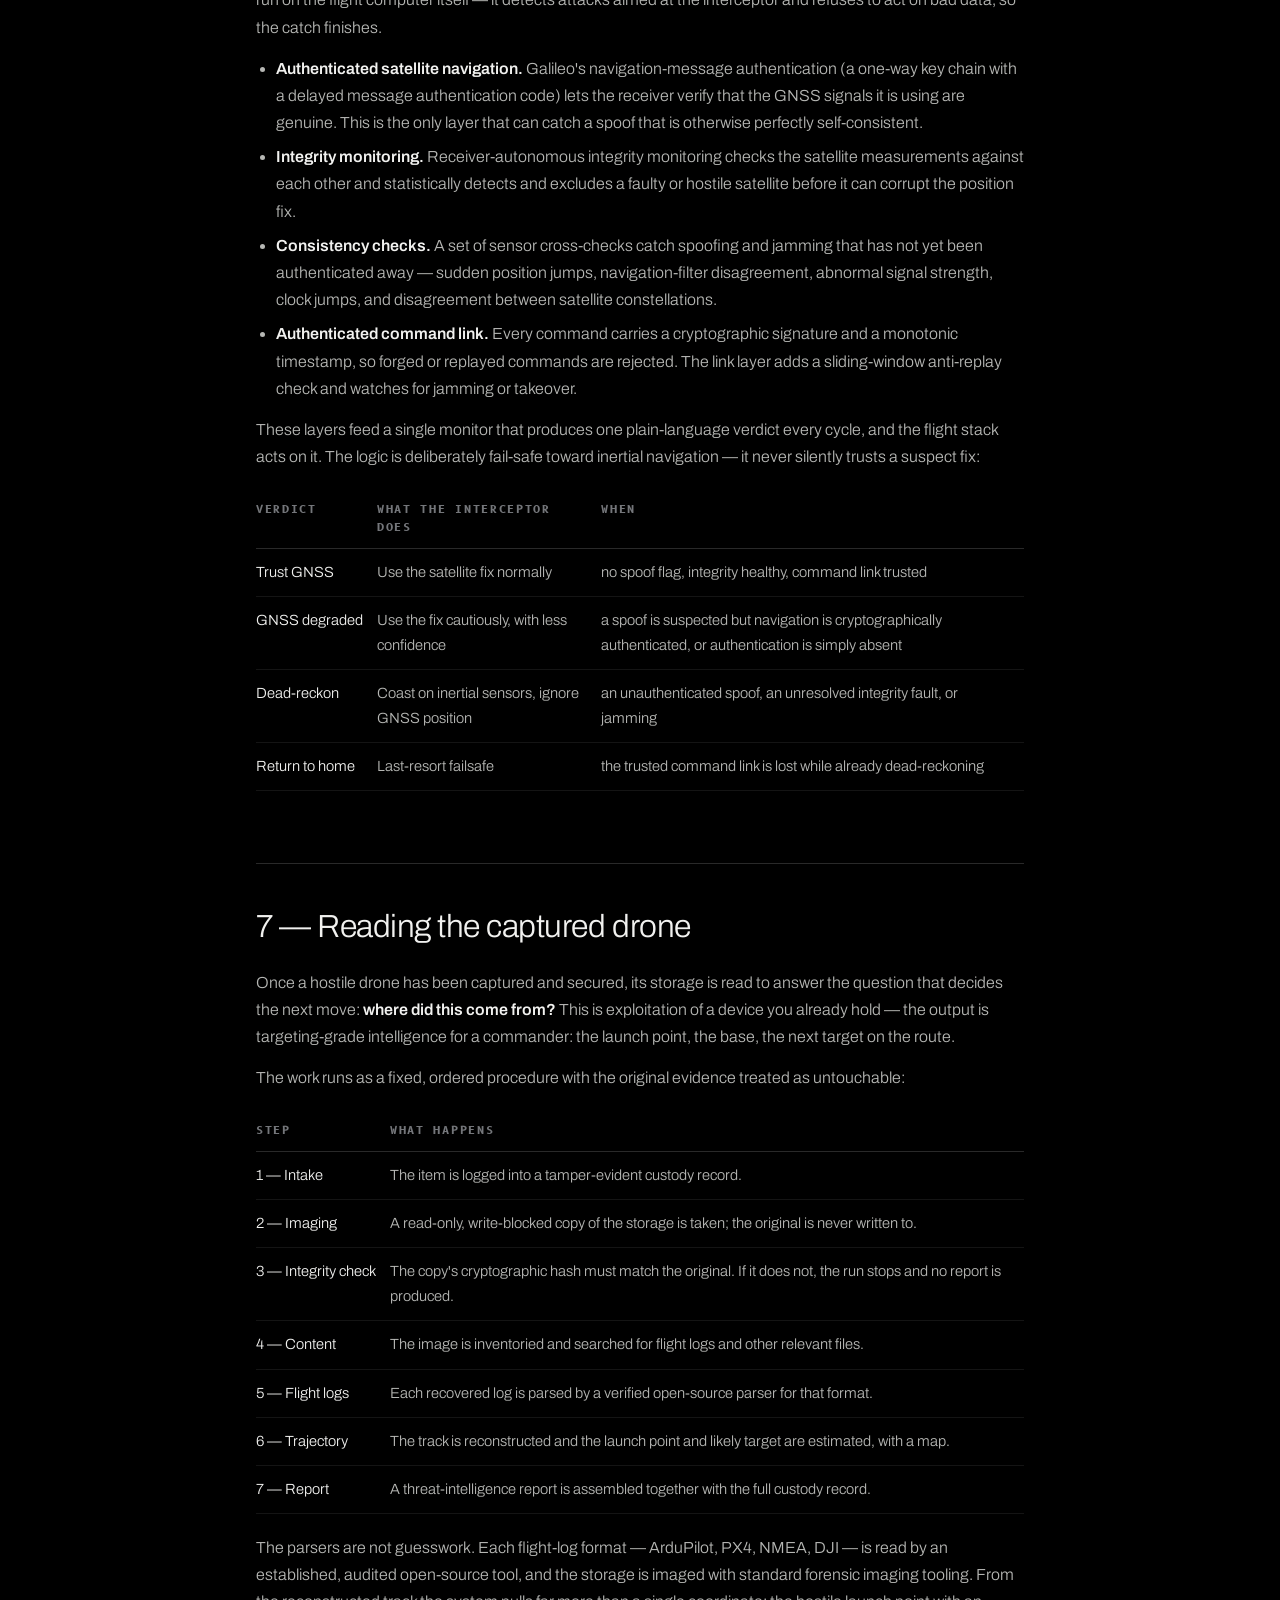
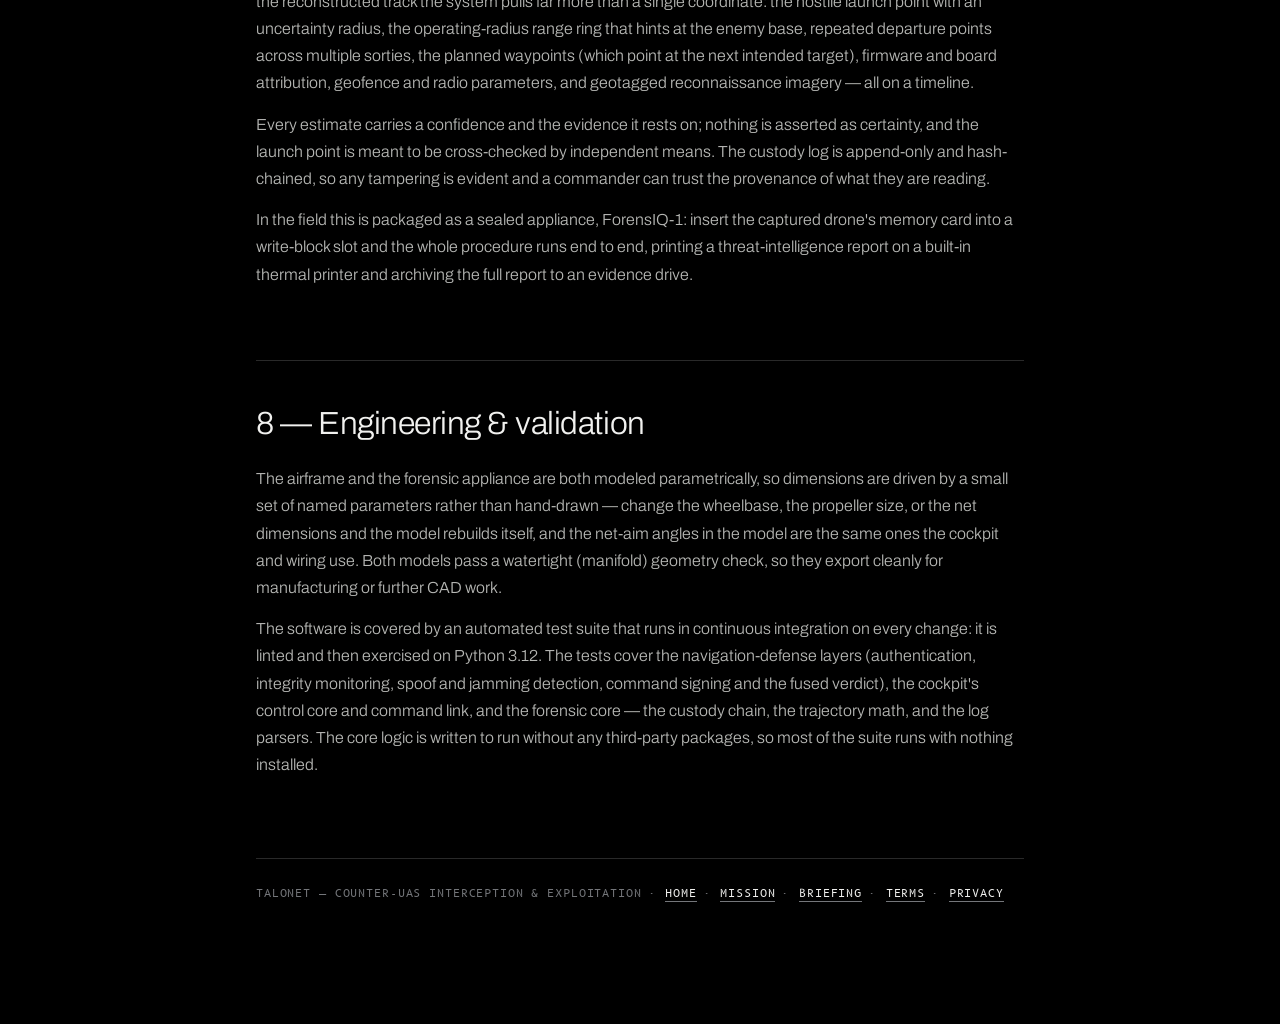
==== commit 2177792c: "landing: ruthless front-of-house, ethics moved to Terms; new Mission/Contact/Terms/Privacy pages Ref" ====
--- a/landing/docs.html
+++ b/landing/docs.html
@@ -21,7 +21,7 @@
   <main class="wrap">
     <p class="eyebrow">Technical documentation</p>
     <h1>How TaloNet actually works</h1>
-    <p class="subtitle">A counter-UAS mothership that nets a hostile drone in flight and recovers it intact — no hacking, no jamming, no spoofing. This page explains the system end to end.</p>
+    <p class="subtitle">A counter-UAS mothership that nets a hostile drone in flight and recovers it intact, then strips its memory to the launch point. This page explains the system end to end.</p>
 
     <ul class="toc">
       <li><a href="#concept">1 — Capture over kill</a></li>
@@ -36,18 +36,17 @@
 
     <!-- 1 -->
     <h2 id="concept">1 — Capture over kill</h2>
-    <p>Every other answer to a hostile drone ends in a fireball or a jammed band, and both throw away the most valuable thing in the sky: the drone itself. Shooting it down scatters debris over whatever is below and destroys the evidence of who sent it. Jamming or spoofing the radio spectrum is legally fraught and takes down friendly communications along with the target.</p>
-    <p>TaloNet takes the opposite approach. A larger mothership drone patrols the airspace; an operator identifies a hostile UAS and authorizes the intercept; a launcher places a net over it and draws it closed. The catch is then either flown home <strong>intact</strong> — a reusable airframe and a complete, unaltered record of where it launched and what it saw — or, if it is judged too dangerous to recover (a one-way attack drone, for example), carried clear of people and dropped safely.</p>
-    <p>The ethical line is built into the system, not just asserted in the brochure:</p>
+    <p>Every other answer to a hostile drone ends in a fireball or a jammed band, and both throw away the most valuable thing in the sky: the drone itself. Shooting it down scatters debris over whatever is below and destroys the evidence of who sent it. Jamming takes down your own datalinks along with the target's.</p>
+    <p>TaloNet takes the opposite approach. A larger mothership drone patrols the airspace; an operator identifies a hostile UAS and commits the intercept; a launcher places a net over it. What happens next depends on the target:</p>
     <ul>
-      <li><strong>Nothing transmits against the target.</strong> The capture is purely mechanical. There is no code anywhere in the system that jams, spoofs, or talks to a hostile drone.</li>
-      <li><strong>The defensive software protects us, not the enemy.</strong> It only detects and rejects attacks aimed at our own interceptor — GNSS spoofing and jamming, and forged or replayed commands.</li>
-      <li><strong>Exploitation produces intelligence, never a fire order.</strong> Reading a captured drone tells a commander where the threat came from. The decision to act on that stays with a human, under the rules of engagement and the Law of Armed Conflict — distinction, proportionality, precautions; never civilians.</li>
+      <li><strong>A reconnaissance drone is taken alive.</strong> The capture net is cinched shut and the catch is flown home <strong>intact</strong> — a reusable airframe and a complete, unaltered record of where it launched and what it saw, ready for exploitation.</li>
+      <li><strong>A kamikaze drone is neutralised at a distance.</strong> A second, larger stand-off net is fired from outside the blast radius to foul its rotors; its tether is then cut and the whole catch is dropped over open ground. The interceptor never closes to contact with a live warhead.</li>
     </ul>
-    <p class="note">An onboard machine-vision autonomy loop was considered and deliberately dropped. A human reacts faster than a multi-second inference, and the decision to engage belongs to the operator — so the system is flown manually rather than handing the trigger to a model.</p>
+    <p>One drone carries enough information to compromise the operation that launched it. TaloNet's job is to bring it back whole and read it.</p>
+    <p class="note">An onboard machine-vision autonomy loop was considered and deliberately dropped: a human reacts faster than a multi-second inference, so the interceptor is flown manually rather than handing the trigger to a model.</p>
 
     <!-- 2 -->
-    <h2 id="platform">2 — The interceptor (&ldquo;Geulmae&rdquo;)</h2>
+    <h2 id="platform">2 — The interceptor (&ldquo;Peregrine&rdquo;)</h2>
     <p>The mothership is a coaxial X8 octocopter — four arms, each carrying two motors stacked top and bottom — sized to carry a net launcher, a captured drone, and a full sensor suite while still keeping enough thrust in reserve to chase a fast target and snatch it out of the air. The coaxial layout also means it can stay airborne and controllable if a single motor fails.</p>
     <table>
       <thead><tr><th>Parameter</th><th>Value</th></tr></thead>
@@ -62,19 +61,21 @@
         <tr><td>Endurance (capture)</td><td>~25 min</td></tr>
         <tr><td>Operating radius</td><td>8 km</td></tr>
         <tr><td>Hold precision</td><td>&#177;0.1 m (RTK GPS)</td></tr>
-        <tr><td>Engagement</td><td>physical capture, human-authorized</td></tr>
+        <tr><td>Nets</td><td>CRADLE capture + TRAWLER stand-off (one aiming turret)</td></tr>
       </tbody>
     </table>
 
     <!-- 3 -->
     <h2 id="engagement">3 — The engagement</h2>
-    <p>Onboard electro-optical and infrared sensors hold the track and feed a stabilized picture to the operator. A human classifies the contact and authorizes the intercept — no part of the engagement is automatic. The launcher is then aimed under software control and fired; the net flies out, spreads, and drops over the target. A drawstring around the mouth of the net is cinched shut so the catch cannot work its way free, and the interceptor carries it in the net itself — there is no separate cage to deploy.</p>
-    <p>From there the catch is either flown back to base for recovery and analysis, or, if it is judged a recovery hazard, released over open ground away from people. Every armed action — firing, cinching, releasing — is locked behind an explicit armed state, and an emergency stop latches the whole payload so nothing can fire while it is engaged.</p>
+    <p>Onboard electro-optical and infrared sensors hold the track and feed a stabilized picture to the operator, who classifies the contact and commits the intercept. The interceptor carries <strong>two nets on one aimed turret</strong>, and the operator picks which one to fire based on the target.</p>
+    <p><strong>CRADLE — the capture net (reconnaissance).</strong> The small self-cinching net is fired over the target, a drawstring purses its mouth shut so the catch cannot work free, and a winch raises it against the belly. The interceptor carries it home in the net itself — there is no separate cage — for recovery and exploitation.</p>
+    <p><strong>TRAWLER — the stand-off net (kamikaze).</strong> For a one-way attack drone the interceptor never closes to contact. A larger, denser net is fired from outside the blast radius to foul the target's rotors and stop it falling on anything that matters; once clear ground is confirmed, a cord-cutter severs the tether and the whole catch is jettisoned. No cinch, no winch, no approach.</p>
+    <p>Every armed action — firing either net, cinching, cord-cutting, releasing — is locked behind an explicit armed state, and an emergency stop latches the whole payload so nothing can fire while it is engaged.</p>
 
     <!-- 4 -->
     <h2 id="cockpit">4 — The operator cockpit</h2>
     <p>The interceptor is flown from a ground-control application that runs on a laptop. A realistic EO/IR first-person view fills the screen beneath a military heads-up display: a boresight and pitch ladder, a bank arc, heading, speed and altitude tapes, a box framing the hostile UAS, and a green reticle showing exactly where the net is currently aimed. The same operator flies the aircraft and aims and fires the net, all from the keyboard.</p>
-    <p>The flight controls cover pitch, roll, yaw and throttle; a second cluster slews the net aim in pan and tilt; and dedicated keys fire the net, cinch it shut, release the catch, toggle the armed state, trigger an emergency stop, reset, and command return-to-home.</p>
+    <p>The flight controls cover pitch, roll, yaw and throttle; a second cluster slews the net aim in pan and tilt; a mode key switches between the two nets; and dedicated keys fire the selected net, cinch it shut, cut the stand-off tether, release the catch, toggle the armed state, trigger an emergency stop, reset, and command return-to-home. The reticle changes colour and size with the selected net, and the wrong-mode key is refused — you cannot cinch a stand-off net or cut a recovery net's tether.</p>
     <table>
       <thead><tr><th>Keys</th><th>Action</th></tr></thead>
       <tbody>
@@ -82,32 +83,36 @@
         <tr><td>Q / E</td><td>yaw</td></tr>
         <tr><td>R / F</td><td>throttle up / down</td></tr>
         <tr><td>I / K &middot; J / L</td><td>net aim tilt / pan (slews the reticle)</td></tr>
-        <tr><td>Space</td><td>fire net (armed only, in the aimed direction)</td></tr>
-        <tr><td>C / V</td><td>cinch shut / release the catch</td></tr>
+        <tr><td>M</td><td>net select — CRADLE capture &harr; TRAWLER stand-off</td></tr>
+        <tr><td>Space</td><td>fire the selected net (armed only, in the aimed direction)</td></tr>
+        <tr><td>C &middot; X</td><td>cinch (CRADLE) &middot; cord-cut / jettison (TRAWLER)</td></tr>
+        <tr><td>V</td><td>release the catch</td></tr>
         <tr><td>G &middot; B &middot; H</td><td>arm toggle &middot; emergency stop &middot; return-to-home</td></tr>
         <tr><td>N &middot; Esc</td><td>reset &middot; quit</td></tr>
       </tbody>
     </table>
-    <p>The cockpit is not a mock-up. It speaks the same MAVLink command and telemetry protocol used by real flight controllers, so the exact same software drives a desktop vehicle emulator, an ArduPilot software-in-the-loop simulation, or a real Pixhawk flight controller over a serial link — only the connection target changes. Net aim is sent as real servo commands, arming, firing and return-to-home are real flight-controller commands, and the heads-up display is driven by live attitude, speed, GPS and battery telemetry coming back from the vehicle.</p>
+    <p>The cockpit is not a mock-up. It speaks the same MAVLink command and telemetry protocol used by real flight controllers, so the exact same software drives a desktop vehicle emulator, an ArduPilot software-in-the-loop simulation, or a real Pixhawk flight controller over a serial link — only the connection target changes. Net aim is sent as real servo commands; arming, firing both nets, cutting the tether and return-to-home are real flight-controller commands; and the heads-up display is driven by live attitude, speed, GPS and battery telemetry coming back from the vehicle.</p>
 
     <!-- 5 -->
-    <h2 id="payload">5 — The net &amp; how it is aimed</h2>
-    <p>The net is not simply dropped — it is launched from a pan/tilt gimbal so the operator can place it on a target that is off to the side or above. The whole launcher swings to the aimed direction, the net is cast out and spreads as it flies, and the mouth is then drawn shut by a drawstring spool that is a separate mechanism from the winch used to raise and lower the catch.</p>
-    <p>The aim and payload limits are a single shared definition, so the gimbal range in the physical model, the travel the operator can command in the cockpit, and the wiring on the flight controller all refer to the same numbers. Changing a limit in one place changes all three.</p>
+    <h2 id="payload">5 — The nets &amp; how they are aimed</h2>
+    <p>Neither net is simply dropped — both are launched from one shared pan/tilt gimbal so the operator can place them on a target that is off to the side or above. The turret swings to the aimed direction and casts the selected net, which spreads as it flies. The small CRADLE net's mouth is then drawn shut by a drawstring spool — a separate mechanism from the winch that raises and lowers the catch — while the large TRAWLER net is never recovered: a cord-cutter on its tether severs it so the catch falls away.</p>
+    <p>The aim and payload channels are a single shared definition, so the gimbal range in the physical model, the travel the operator can command in the cockpit, and the wiring on the flight controller all refer to the same numbers. Changing a limit in one place changes all three.</p>
     <table>
       <thead><tr><th>Actuator</th><th>Travel</th><th>Notes</th></tr></thead>
       <tbody>
-        <tr><td>Net aim — pan</td><td>&#8722;60&deg; &hellip; +60&deg;</td><td>swings the launcher left / right</td></tr>
+        <tr><td>Net aim — pan</td><td>&#8722;60&deg; &hellip; +60&deg;</td><td>swings the turret left / right</td></tr>
         <tr><td>Net aim — tilt</td><td>0&deg; &hellip; 75&deg;</td><td>raises / lowers the aim</td></tr>
-        <tr><td>Cinch</td><td>0 &hellip; 100 %</td><td>purses the mouth of the net shut</td></tr>
-        <tr><td>Release</td><td>quick-release</td><td>drops the catch on command</td></tr>
-        <tr><td>Fire</td><td>trigger</td><td>net launcher (CO&#8322; / igniter), armed only</td></tr>
+        <tr><td>Cinch</td><td>0 &hellip; 100 %</td><td>purses the CRADLE net's mouth shut</td></tr>
+        <tr><td>Release</td><td>quick-release</td><td>drops the CRADLE catch on command</td></tr>
+        <tr><td>Fire — CRADLE</td><td>trigger</td><td>capture-net launcher (CO&#8322; / igniter), armed only</td></tr>
+        <tr><td>Fire — TRAWLER</td><td>trigger</td><td>large stand-off net launcher, armed only</td></tr>
+        <tr><td>Cord-cut</td><td>trigger</td><td>severs the TRAWLER tether to jettison the catch</td></tr>
       </tbody>
     </table>
 
     <!-- 6 -->
     <h2 id="defense">6 — Defending the interceptor</h2>
-    <p>While TaloNet never attacks anyone's signals, its own navigation and command links are obvious targets, so the interceptor hardens itself. None of this transmits, jams, or spoofs anything — it only detects attacks and refuses to act on bad data. Each layer implements a published, verified algorithm or relies on an audited open-source implementation rather than home-grown cryptography, and the detection logic is light enough to run on the flight computer itself.</p>
+    <p>The interceptor's own navigation and command links are the obvious way to take it down mid-catch, so it hardens itself against exactly that. Each layer implements a published, verified algorithm or relies on an audited open-source implementation rather than home-grown cryptography, and the detection logic is light enough to run on the flight computer itself — it detects attacks aimed at the interceptor and refuses to act on bad data, so the catch finishes.</p>
     <ul>
       <li><strong>Authenticated satellite navigation.</strong> Galileo's navigation-message authentication (a one-way key chain with a delayed message authentication code) lets the receiver verify that the GNSS signals it is using are genuine. This is the only layer that can catch a spoof that is otherwise perfectly self-consistent.</li>
       <li><strong>Integrity monitoring.</strong> Receiver-autonomous integrity monitoring checks the satellite measurements against each other and statistically detects and excludes a faulty or hostile satellite before it can corrupt the position fix.</li>
@@ -127,7 +132,7 @@
 
     <!-- 7 -->
     <h2 id="forensics">7 — Reading the captured drone</h2>
-    <p>The adversary struck first; TaloNet only defended, non-kinetically. Once a hostile drone has been captured and secured, its storage can be read to answer the question that matters for a proportionate, human-authorized response: <strong>where did this come from?</strong> This is exploitation of a device we already hold — nothing here boots, contacts, or interferes with anything. The output is intelligence for a commander, not a court submission and not an automatic counter-strike.</p>
+    <p>Once a hostile drone has been captured and secured, its storage is read to answer the question that decides the next move: <strong>where did this come from?</strong> This is exploitation of a device you already hold — the output is targeting-grade intelligence for a commander: the launch point, the base, the next target on the route.</p>
     <p>The work runs as a fixed, ordered procedure with the original evidence treated as untouchable:</p>
     <table>
       <thead><tr><th>Step</th><th>What happens</th></tr></thead>
@@ -151,7 +156,7 @@
     <p>The software is covered by an automated test suite that runs in continuous integration on every change: it is linted and then exercised on Python 3.12. The tests cover the navigation-defense layers (authentication, integrity monitoring, spoof and jamming detection, command signing and the fused verdict), the cockpit's control core and command link, and the forensic core — the custody chain, the trajectory math, and the log parsers. The core logic is written to run without any third-party packages, so most of the suite runs with nothing installed.</p>
 
     <div class="foot">
-      TaloNet — counter-UAS interception &amp; recovery &middot; engagement decisions remain with authorized operators under applicable rules of engagement and international humanitarian law.
+      TaloNet — counter-UAS interception &amp; exploitation &middot; <a class="link" href="index.html">Home</a> &middot; <a class="link" href="mission.html">Mission</a> &middot; <a class="link" href="contact.html">Briefing</a> &middot; <a class="link" href="terms.html">Terms</a> &middot; <a class="link" href="privacy.html">Privacy</a>
     </div>
   </main>
 
--- a/landing/docs.css
+++ b/landing/docs.css
@@ -139,8 +139,44 @@
   color: var(--fg-mute); text-transform: uppercase;
 }
 
+/* sub-page meta line (legal "last updated", spec stamps) */
+.updated {
+  font-family: var(--mono); font-size: 0.7rem; letter-spacing: 0.14em;
+  text-transform: uppercase; color: var(--fg-mute); margin: 0 0 6px;
+}
+
+/* buttons + briefing form (contact / mission CTAs) */
+.cta-row { display: flex; gap: 14px; flex-wrap: wrap; margin: 30px 0 6px; }
+.btn {
+  display: inline-flex; align-items: center; gap: 0.5em;
+  font-family: var(--mono); font-size: 0.72rem; font-weight: 700;
+  letter-spacing: 0.14em; text-transform: uppercase; color: var(--fg);
+  border: 1px solid var(--line); padding: 13px 22px; background: transparent;
+  cursor: pointer; transition: background .18s ease, color .18s ease, border-color .18s ease;
+}
+.btn:hover { background: var(--fg); color: var(--ink); border-color: var(--fg); }
+.btn--solid { background: var(--fg); color: var(--ink); border-color: var(--fg); }
+.btn--solid:hover { background: #fff; }
+
+.form { display: grid; gap: 16px; max-width: 560px; margin: 30px 0 0; }
+.form__grid { display: grid; grid-template-columns: 1fr 1fr; gap: 16px; }
+.field { display: grid; gap: 8px; }
+.field label {
+  font-family: var(--mono); font-size: 0.7rem; letter-spacing: 0.14em;
+  text-transform: uppercase; color: var(--fg-mute);
+}
+.field input, .field textarea {
+  background: var(--panel); border: 1px solid var(--line); color: var(--fg);
+  padding: 13px 15px; font: inherit; font-size: 0.98rem; resize: vertical;
+}
+.field input:focus, .field textarea:focus { outline: none; border-color: var(--accent); }
+.form__note { font-family: var(--mono); font-size: 0.7rem; letter-spacing: 0.03em; color: var(--fg-mute); }
+.form__ok { display: none; padding: 16px; border: 1px solid var(--line); color: var(--fg-dim); }
+.form__ok.is-on { display: block; }
+
 @media (max-width: 600px) {
   .toc { columns: 1; }
   table { font-size: 0.85rem; }
   td:first-child { white-space: normal; }
+  .form__grid { grid-template-columns: 1fr; }
 }
